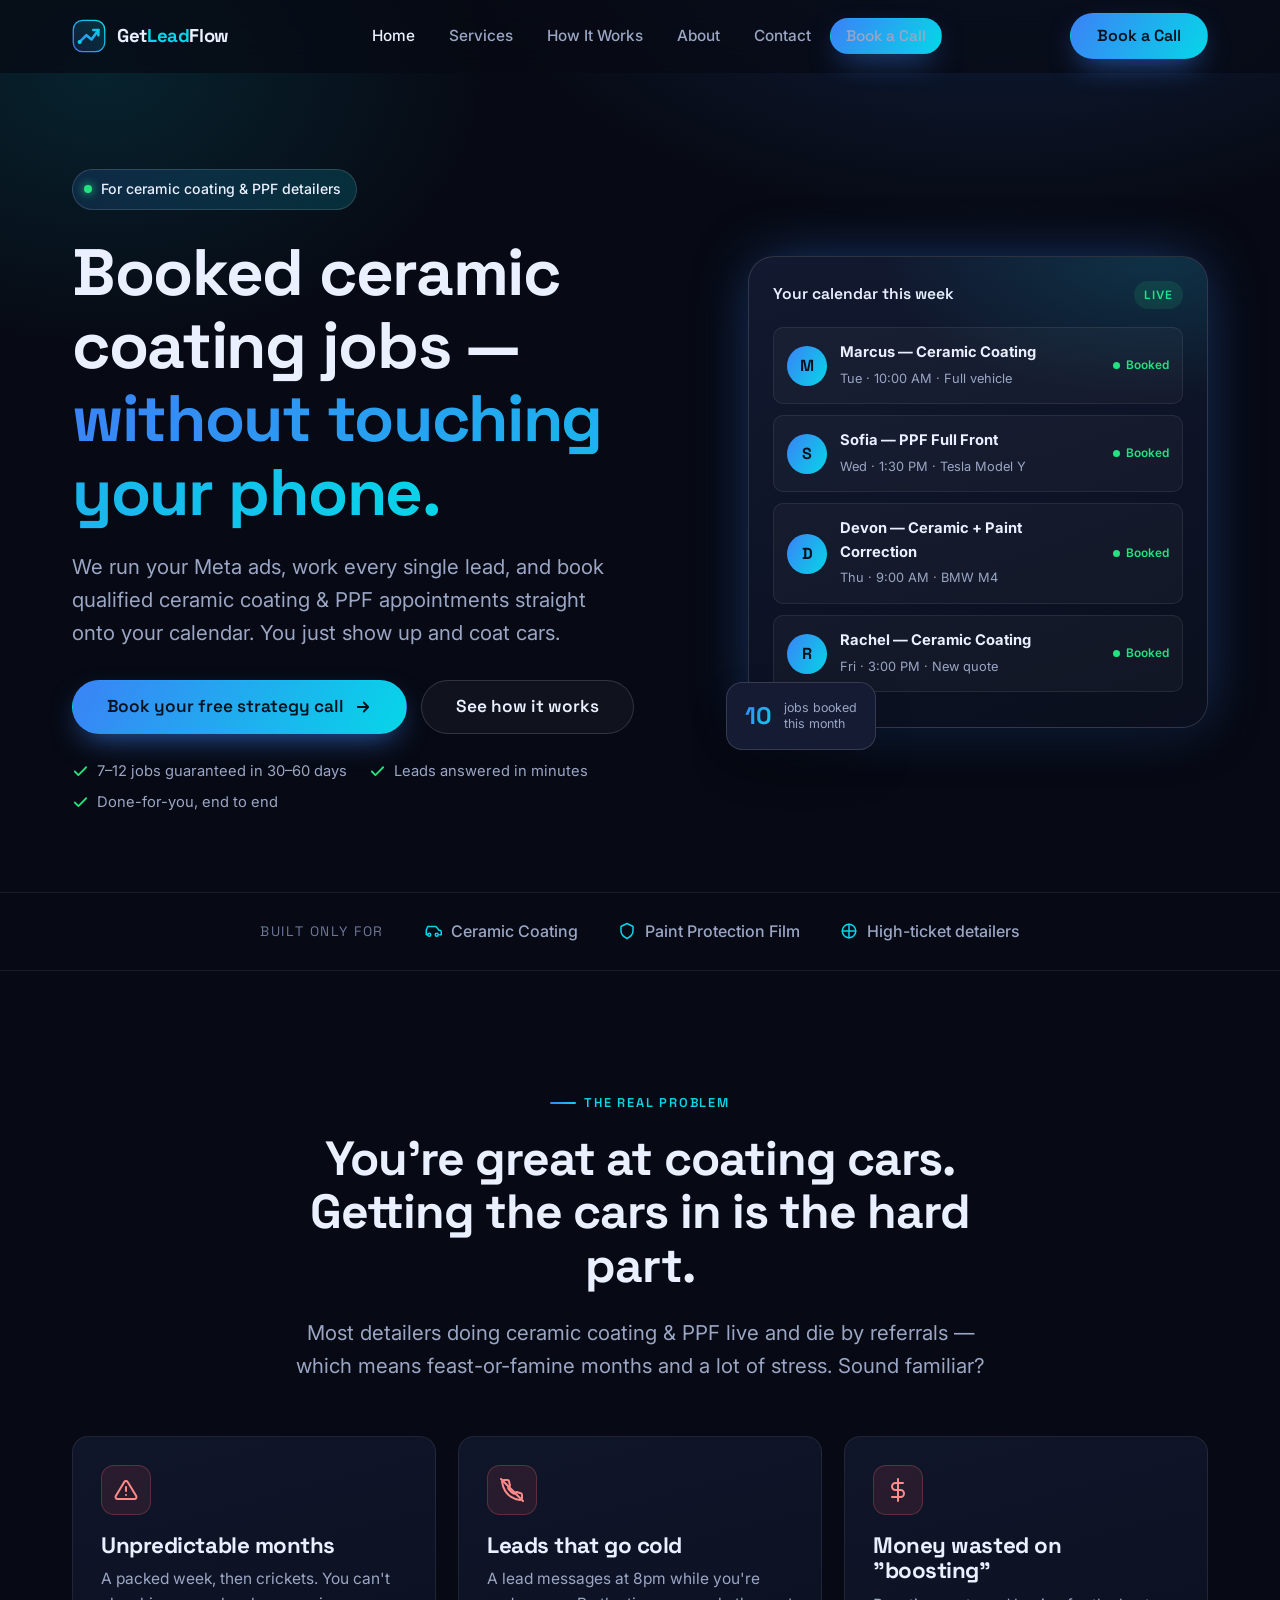
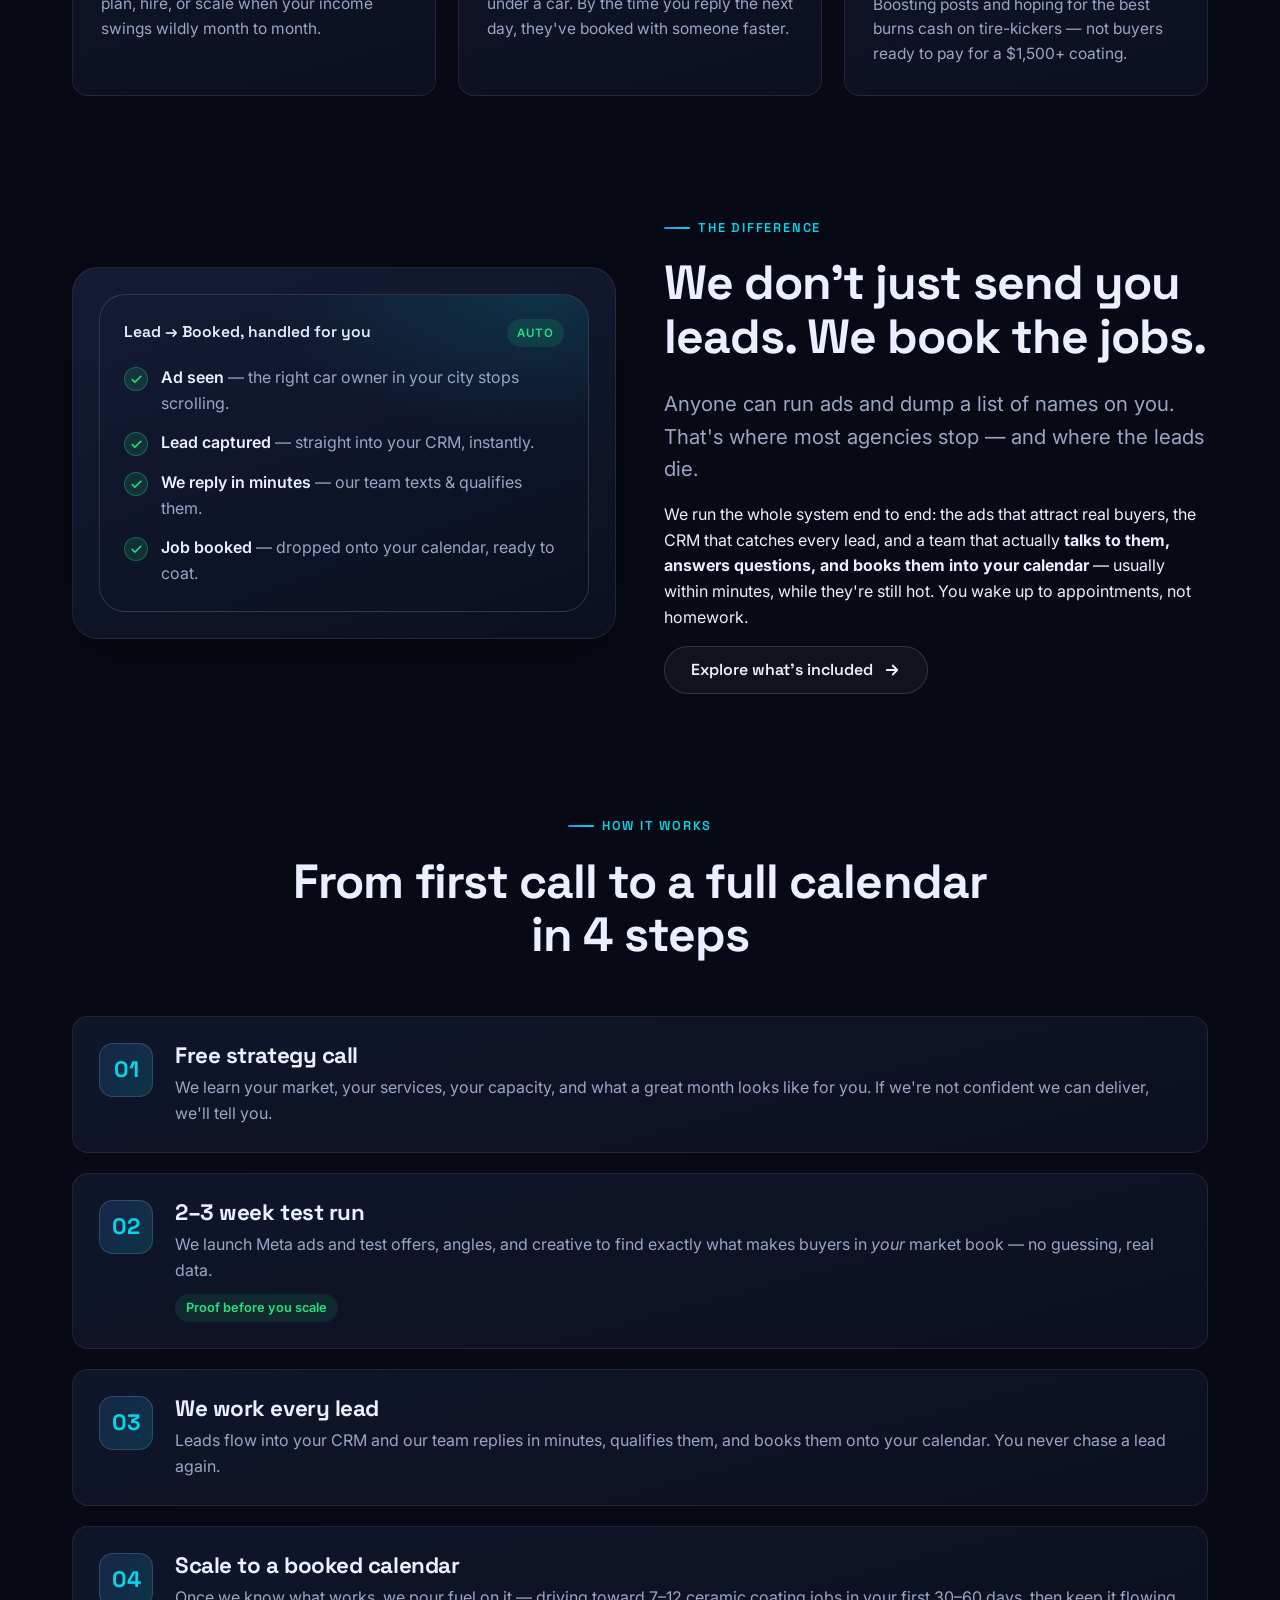
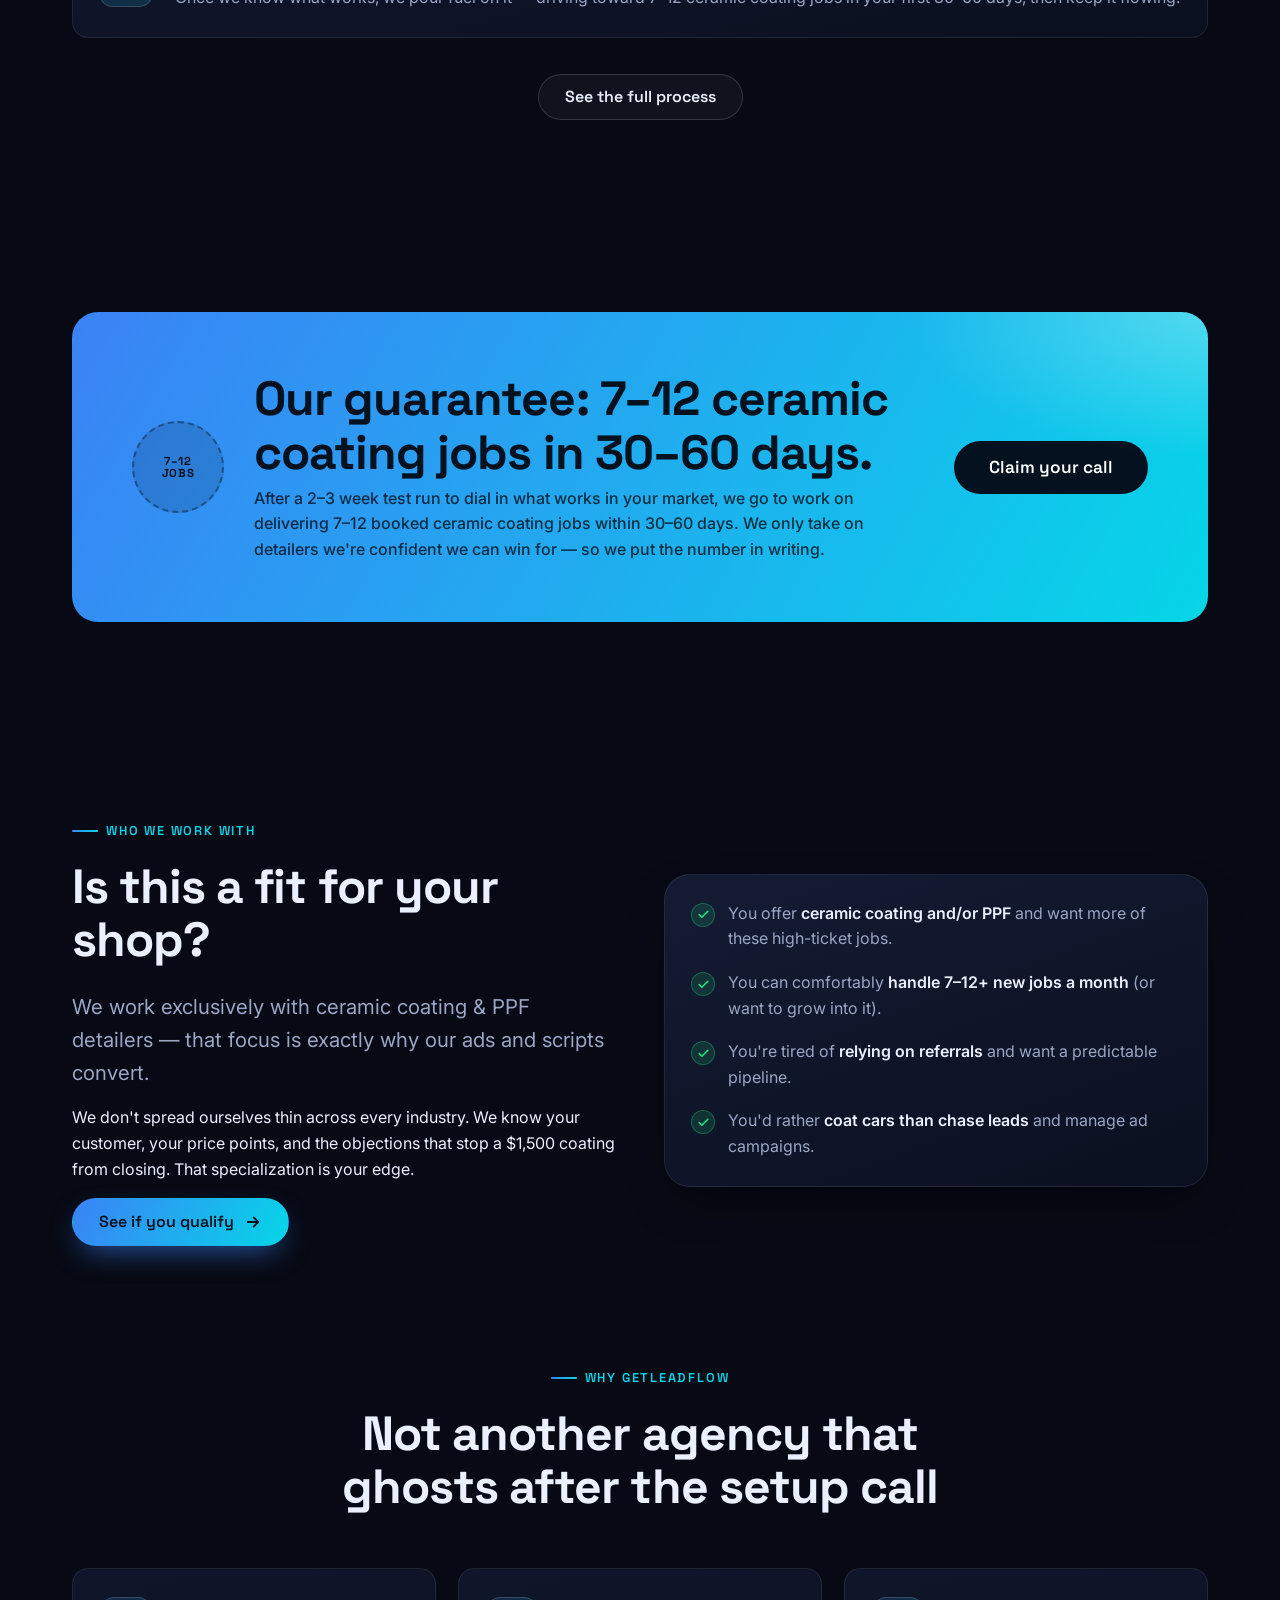
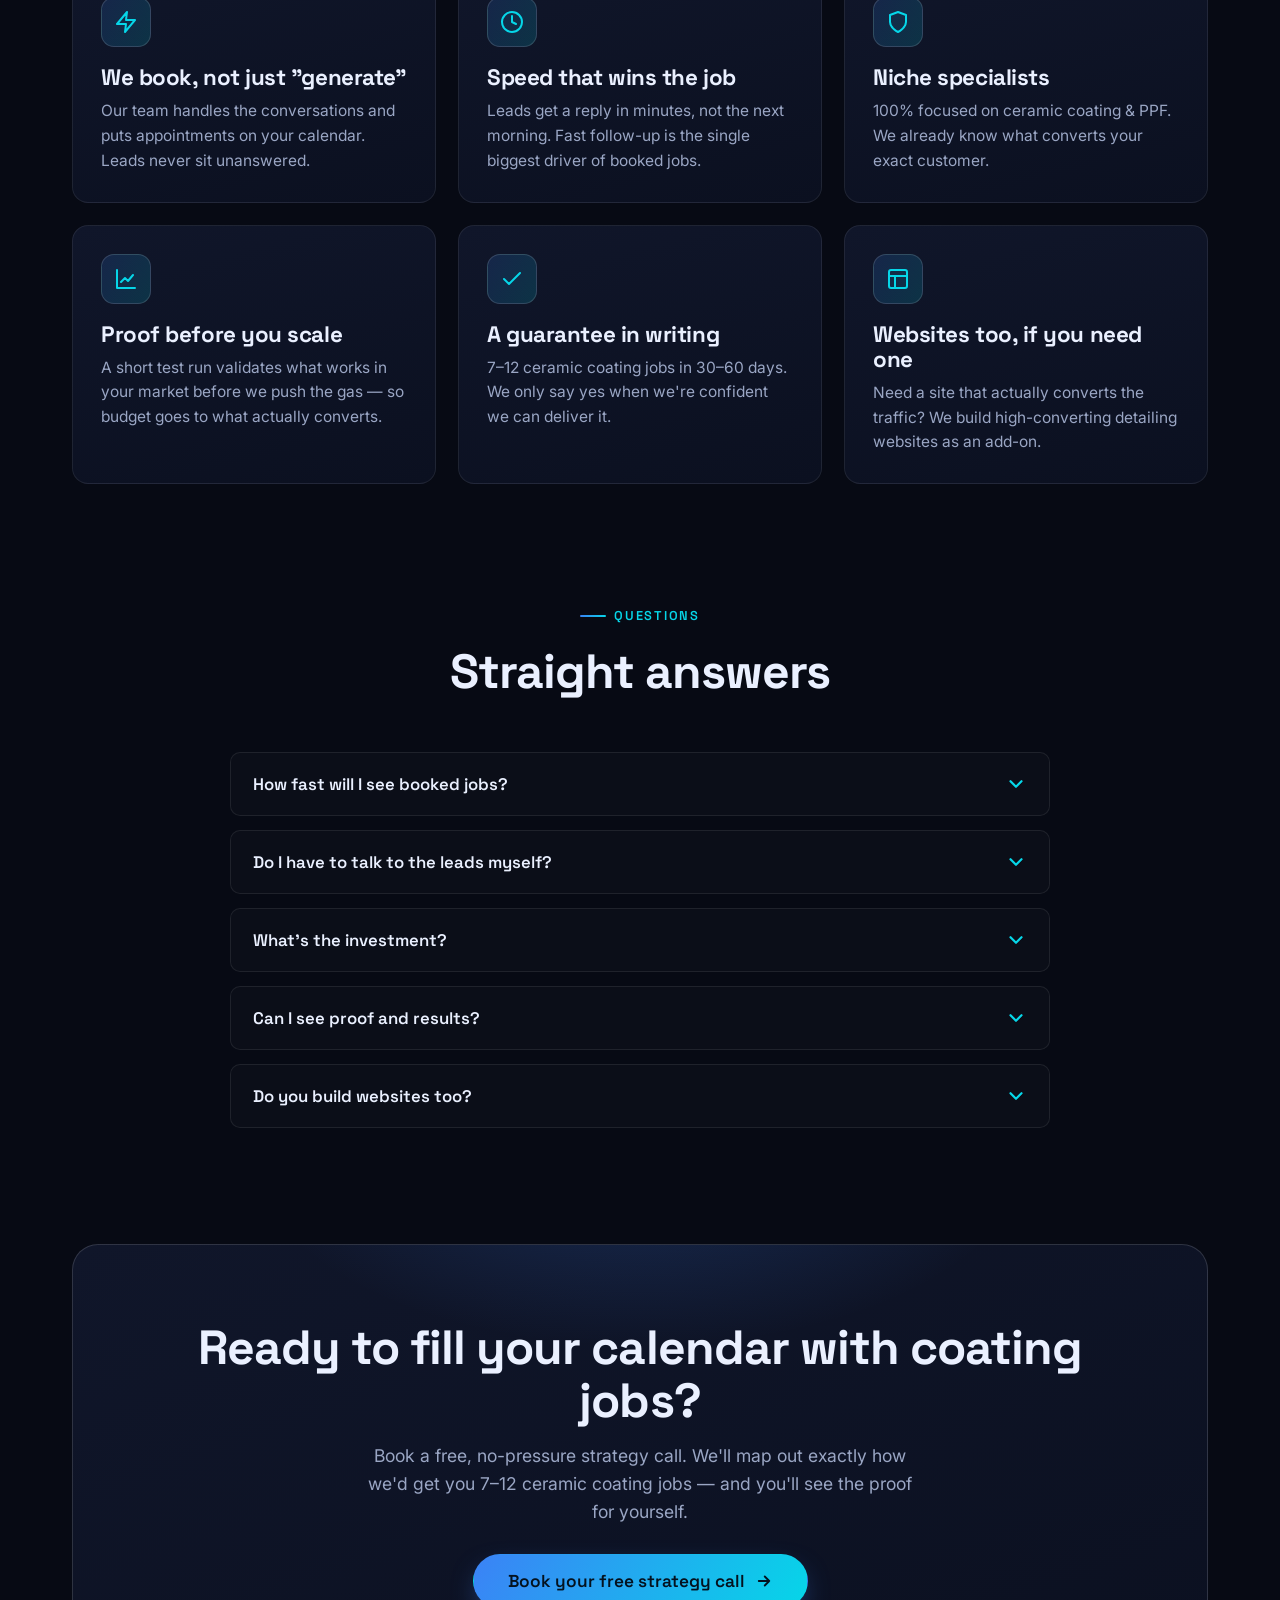
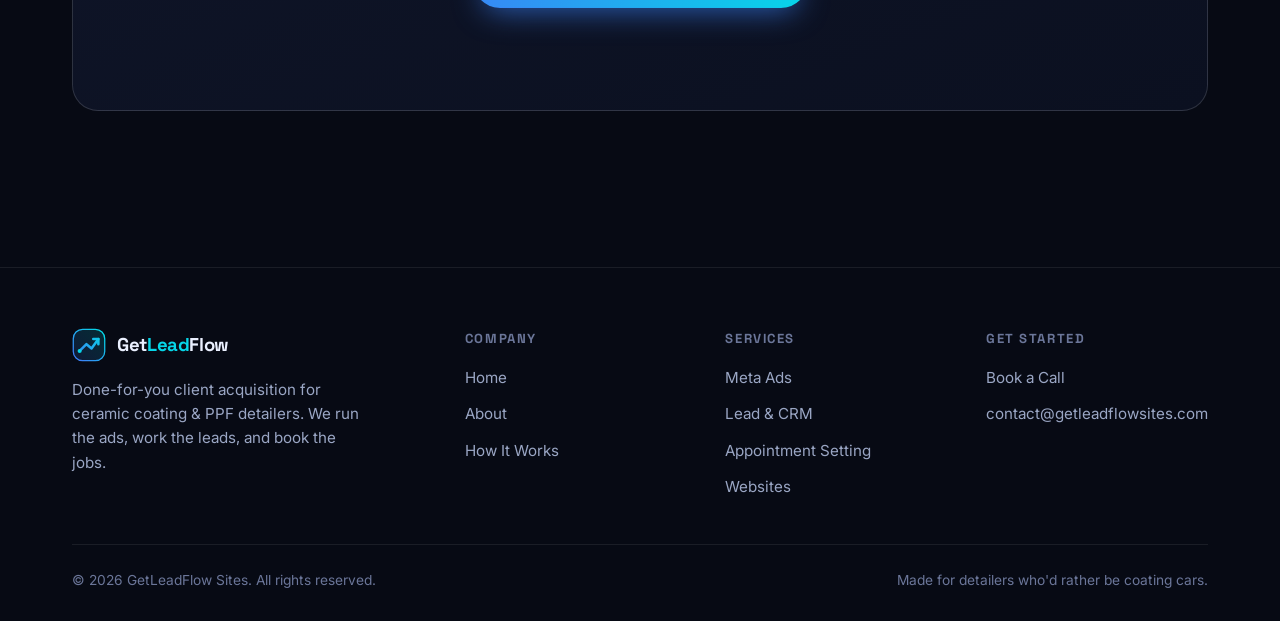
==== index.html @ 950580a5 "Add GetLeadFlow marketing site homepage, design system, and brand assets - Responsive dark, conversi" ====
<!DOCTYPE html>
<html lang="en">
<head>
  <meta charset="UTF-8" />
  <meta name="viewport" content="width=device-width, initial-scale=1.0" />
  <title>GetLeadFlow Sites | Booked Ceramic Coating &amp; PPF Jobs, Guaranteed</title>
  <meta name="description" content="GetLeadFlow runs Meta ads for ceramic coating & PPF detailers, works every lead, and books qualified jobs straight onto your calendar. 7–12 guaranteed jobs in 30–60 days." />
  <meta name="keywords" content="ceramic coating leads, PPF leads, Meta ads for car detailers, lead generation for detailers, get more ceramic coating clients, auto detailing marketing agency" />
  <link rel="canonical" href="https://getleadflowsites.com/" />

  <!-- Open Graph / Twitter -->
  <meta property="og:type" content="website" />
  <meta property="og:site_name" content="GetLeadFlow Sites" />
  <meta property="og:title" content="Booked Ceramic Coating & PPF Jobs, Guaranteed | GetLeadFlow" />
  <meta property="og:description" content="We run the ads, work every lead, and book ceramic coating & PPF jobs on your calendar. 7–12 guaranteed jobs in 30–60 days." />
  <meta property="og:url" content="https://getleadflowsites.com/" />
  <meta property="og:image" content="https://getleadflowsites.com/assets/og-image.svg" />
  <meta name="twitter:card" content="summary_large_image" />
  <meta name="twitter:title" content="Booked Ceramic Coating & PPF Jobs, Guaranteed | GetLeadFlow" />
  <meta name="twitter:description" content="We run the ads, work every lead, and book ceramic coating & PPF jobs on your calendar." />
  <meta name="twitter:image" content="https://getleadflowsites.com/assets/og-image.svg" />

  <link rel="icon" type="image/svg+xml" href="assets/favicon.svg" />
  <meta name="theme-color" content="#070a14" />

  <!-- Fonts -->
  <link rel="preconnect" href="https://fonts.googleapis.com" />
  <link rel="preconnect" href="https://fonts.gstatic.com" crossorigin />
  <link href="https://fonts.googleapis.com/css2?family=Inter:wght@400;500;600;700&family=Space+Grotesk:wght@500;600;700&display=swap" rel="stylesheet" />

  <link rel="stylesheet" href="css/styles.css" />

  <!-- Structured data -->
  <script type="application/ld+json">
  {
    "@context": "https://schema.org",
    "@type": "ProfessionalService",
    "name": "GetLeadFlow Sites",
    "description": "Lead generation and appointment-setting agency for ceramic coating and PPF car detailers. We run Meta ads, manage the CRM, work every lead, and book jobs on your calendar.",
    "url": "https://getleadflowsites.com/",
    "email": "contact@getleadflowsites.com",
    "areaServed": "US",
    "serviceType": ["Meta Ads Management", "Lead Generation", "Appointment Setting", "CRM Management", "Web Design"],
    "founder": { "@type": "Person", "name": "Gianluca" },
    "makesOffer": {
      "@type": "Offer",
      "description": "7–12 guaranteed ceramic coating jobs within 30–60 days for car detailers offering ceramic coating and PPF."
    }
  }
  </script>
</head>
<body>

  <!-- ========== HEADER ========== -->
  <header class="site-header">
    <div class="container nav">
      <a href="index.html" class="brand" aria-label="GetLeadFlow Sites home">
        <svg class="logo-mark" viewBox="0 0 40 40" fill="none" xmlns="http://www.w3.org/2000/svg" aria-hidden="true">
          <rect x="1.5" y="1.5" width="37" height="37" rx="11" fill="url(#glf)" opacity="0.16"/>
          <rect x="1.5" y="1.5" width="37" height="37" rx="11" stroke="url(#glf)" stroke-width="1.5"/>
          <path d="M9 27 L17 19 L23 24 L31 13" stroke="url(#glf)" stroke-width="3" stroke-linecap="round" stroke-linejoin="round"/>
          <path d="M31 13 L31 19 M31 13 L25 13" stroke="url(#glf)" stroke-width="3" stroke-linecap="round" stroke-linejoin="round"/>
          <circle cx="9" cy="27" r="2.4" fill="#06d6e8"/>
          <defs><linearGradient id="glf" x1="6" y1="34" x2="34" y2="6" gradientUnits="userSpaceOnUse"><stop stop-color="#3b82f6"/><stop offset="1" stop-color="#06d6e8"/></linearGradient></defs>
        </svg>
        <span>Get<b>Lead</b>Flow</span>
      </a>

      <ul class="nav-links">
        <li><a href="index.html" class="active">Home</a></li>
        <li><a href="services.html">Services</a></li>
        <li><a href="how-it-works.html">How It Works</a></li>
        <li><a href="about.html">About</a></li>
        <li><a href="contact.html">Contact</a></li>
        <li><a href="contact.html" class="btn btn--primary">Book a Call</a></li>
      </ul>

      <div class="nav-cta">
        <a href="contact.html" class="btn btn--primary">Book a Call</a>
      </div>

      <button class="nav-toggle" aria-label="Toggle menu" aria-expanded="false">
        <svg viewBox="0 0 24 24" fill="none" stroke="currentColor" stroke-width="2" stroke-linecap="round"><path d="M4 7h16M4 12h16M4 17h16"/></svg>
      </button>
    </div>
  </header>

  <main>
    <!-- ========== HERO ========== -->
    <section class="hero">
      <div class="container hero-grid">
        <div class="hero-copy">
          <span class="pill reveal"><span class="dot"></span> For ceramic coating &amp; PPF detailers</span>
          <h1 class="reveal" data-delay="1">Booked ceramic coating jobs — <span class="gradient-text">without touching your phone.</span></h1>
          <p class="lead reveal" data-delay="2">We run your Meta ads, work every single lead, and book qualified ceramic coating &amp; PPF appointments straight onto your calendar. You just show up and coat cars.</p>
          <div class="hero-cta reveal" data-delay="2">
            <a href="contact.html" class="btn btn--primary btn--lg">Book your free strategy call
              <svg viewBox="0 0 24 24" fill="none" stroke="currentColor" stroke-width="2.4" stroke-linecap="round" stroke-linejoin="round"><path d="M5 12h14M13 6l6 6-6 6"/></svg>
            </a>
            <a href="how-it-works.html" class="btn btn--ghost btn--lg">See how it works</a>
          </div>
          <div class="hero-trust reveal" data-delay="3">
            <span><svg viewBox="0 0 24 24" fill="none" stroke="currentColor" stroke-width="2.5" stroke-linecap="round" stroke-linejoin="round"><path d="M20 6 9 17l-5-5"/></svg> 7–12 jobs guaranteed in 30–60 days</span>
            <span><svg viewBox="0 0 24 24" fill="none" stroke="currentColor" stroke-width="2.5" stroke-linecap="round" stroke-linejoin="round"><path d="M20 6 9 17l-5-5"/></svg> Leads answered in minutes</span>
            <span><svg viewBox="0 0 24 24" fill="none" stroke="currentColor" stroke-width="2.5" stroke-linecap="round" stroke-linejoin="round"><path d="M20 6 9 17l-5-5"/></svg> Done-for-you, end to end</span>
          </div>
        </div>

        <div class="hero-visual reveal" data-delay="2">
          <div class="glass-card">
            <div class="card-head">
              <span class="title">Your calendar this week</span>
              <span class="badge">Live</span>
            </div>
            <div class="booking-row">
              <div class="avatar">M</div>
              <div class="meta"><strong>Marcus — Ceramic Coating</strong><small>Tue · 10:00 AM · Full vehicle</small></div>
              <span class="status"><span class="dot"></span>Booked</span>
            </div>
            <div class="booking-row">
              <div class="avatar">S</div>
              <div class="meta"><strong>Sofia — PPF Full Front</strong><small>Wed · 1:30 PM · Tesla Model Y</small></div>
              <span class="status"><span class="dot"></span>Booked</span>
            </div>
            <div class="booking-row">
              <div class="avatar">D</div>
              <div class="meta"><strong>Devon — Ceramic + Paint Correction</strong><small>Thu · 9:00 AM · BMW M4</small></div>
              <span class="status"><span class="dot"></span>Booked</span>
            </div>
            <div class="booking-row">
              <div class="avatar">R</div>
              <div class="meta"><strong>Rachel — Ceramic Coating</strong><small>Fri · 3:00 PM · New quote</small></div>
              <span class="status"><span class="dot"></span>Booked</span>
            </div>
          </div>
          <div class="floating-stat">
            <span class="num">10</span>
            <span class="lbl">jobs booked<br>this month</span>
          </div>
        </div>
      </div>
    </section>

    <!-- ========== TRUST STRIP ========== -->
    <div class="trust-strip">
      <div class="container">
        <p>Built only for</p>
        <span class="tag"><svg viewBox="0 0 24 24" fill="none" stroke="currentColor" stroke-width="2" stroke-linecap="round" stroke-linejoin="round"><path d="M5 17H3v-6l2-5h11l4 5h1a2 2 0 0 1 2 2v4h-2"/><circle cx="7" cy="17" r="2"/><circle cx="17" cy="17" r="2"/></svg> Ceramic Coating</span>
        <span class="tag"><svg viewBox="0 0 24 24" fill="none" stroke="currentColor" stroke-width="2" stroke-linecap="round" stroke-linejoin="round"><path d="M12 2 4 6v6c0 5 3.4 7.7 8 10 4.6-2.3 8-5 8-10V6z"/></svg> Paint Protection Film</span>
        <span class="tag"><svg viewBox="0 0 24 24" fill="none" stroke="currentColor" stroke-width="2" stroke-linecap="round" stroke-linejoin="round"><path d="M12 3v18M3 12h18"/><circle cx="12" cy="12" r="9"/></svg> High-ticket detailers</span>
      </div>
    </div>

    <!-- ========== PROBLEM ========== -->
    <section class="section">
      <div class="container">
        <div class="section-head center reveal">
          <span class="eyebrow">The real problem</span>
          <h2>You're great at coating cars. Getting the cars in is the hard part.</h2>
          <p class="lead">Most detailers doing ceramic coating &amp; PPF live and die by referrals — which means feast-or-famine months and a lot of stress. Sound familiar?</p>
        </div>
        <div class="grid grid-3">
          <div class="card card--pain reveal">
            <div class="icon"><svg viewBox="0 0 24 24" fill="none" stroke="currentColor" stroke-width="2" stroke-linecap="round" stroke-linejoin="round"><path d="M12 9v4m0 4h.01M10.3 3.9 1.8 18a2 2 0 0 0 1.7 3h17a2 2 0 0 0 1.7-3L13.7 3.9a2 2 0 0 0-3.4 0z"/></svg></div>
            <h3>Unpredictable months</h3>
            <p>A packed week, then crickets. You can't plan, hire, or scale when your income swings wildly month to month.</p>
          </div>
          <div class="card card--pain reveal" data-delay="1">
            <div class="icon"><svg viewBox="0 0 24 24" fill="none" stroke="currentColor" stroke-width="2" stroke-linecap="round" stroke-linejoin="round"><path d="M22 16.92v3a2 2 0 0 1-2.18 2 19.79 19.79 0 0 1-8.63-3.07 19.5 19.5 0 0 1-6-6 19.79 19.79 0 0 1-3.07-8.67A2 2 0 0 1 4.11 2h3a2 2 0 0 1 2 1.72c.13.96.36 1.9.7 2.81a2 2 0 0 1-.45 2.11L8.09 9.91a16 16 0 0 0 6 6l1.27-1.27a2 2 0 0 1 2.11-.45c.9.34 1.85.57 2.81.7A2 2 0 0 1 22 16.92z"/><line x1="1" y1="1" x2="23" y2="23"/></svg></div>
            <h3>Leads that go cold</h3>
            <p>A lead messages at 8pm while you're under a car. By the time you reply the next day, they've booked with someone faster.</p>
          </div>
          <div class="card card--pain reveal" data-delay="2">
            <div class="icon"><svg viewBox="0 0 24 24" fill="none" stroke="currentColor" stroke-width="2" stroke-linecap="round" stroke-linejoin="round"><path d="M12 1v22M17 5H9.5a3.5 3.5 0 0 0 0 7h5a3.5 3.5 0 0 1 0 7H6"/></svg></div>
            <h3>Money wasted on "boosting"</h3>
            <p>Boosting posts and hoping for the best burns cash on tire-kickers — not buyers ready to pay for a $1,500+ coating.</p>
          </div>
        </div>
      </div>
    </section>

    <!-- ========== SOLUTION ========== -->
    <section class="section" style="padding-top:0">
      <div class="container">
        <div class="split">
          <div class="split-media reveal">
            <div class="glass-card" style="box-shadow:none">
              <div class="card-head"><span class="title">Lead → Booked, handled for you</span><span class="badge">Auto</span></div>
              <ul class="check-list">
                <li><span class="tick"><svg viewBox="0 0 24 24" fill="none" stroke="currentColor" stroke-width="3" stroke-linecap="round" stroke-linejoin="round"><path d="M20 6 9 17l-5-5"/></svg></span><span><strong>Ad seen</strong> — the right car owner in your city stops scrolling.</span></li>
                <li><span class="tick"><svg viewBox="0 0 24 24" fill="none" stroke="currentColor" stroke-width="3" stroke-linecap="round" stroke-linejoin="round"><path d="M20 6 9 17l-5-5"/></svg></span><span><strong>Lead captured</strong> — straight into your CRM, instantly.</span></li>
                <li><span class="tick"><svg viewBox="0 0 24 24" fill="none" stroke="currentColor" stroke-width="3" stroke-linecap="round" stroke-linejoin="round"><path d="M20 6 9 17l-5-5"/></svg></span><span><strong>We reply in minutes</strong> — our team texts &amp; qualifies them.</span></li>
                <li><span class="tick"><svg viewBox="0 0 24 24" fill="none" stroke="currentColor" stroke-width="3" stroke-linecap="round" stroke-linejoin="round"><path d="M20 6 9 17l-5-5"/></svg></span><span><strong>Job booked</strong> — dropped onto your calendar, ready to coat.</span></li>
              </ul>
            </div>
          </div>
          <div class="reveal" data-delay="1">
            <span class="eyebrow">The difference</span>
            <h2>We don't just send you leads. We book the jobs.</h2>
            <p class="lead">Anyone can run ads and dump a list of names on you. That's where most agencies stop — and where the leads die.</p>
            <p>We run the whole system end to end: the ads that attract real buyers, the CRM that catches every lead, and a team that actually <strong>talks to them, answers questions, and books them into your calendar</strong> — usually within minutes, while they're still hot. You wake up to appointments, not homework.</p>
            <a href="services.html" class="btn btn--ghost">Explore what's included
              <svg viewBox="0 0 24 24" fill="none" stroke="currentColor" stroke-width="2.4" stroke-linecap="round" stroke-linejoin="round"><path d="M5 12h14M13 6l6 6-6 6"/></svg>
            </a>
          </div>
        </div>
      </div>
    </section>

    <!-- ========== HOW IT WORKS (short) ========== -->
    <section class="section" style="padding-top:0">
      <div class="container">
        <div class="section-head center reveal">
          <span class="eyebrow">How it works</span>
          <h2>From first call to a full calendar in 4 steps</h2>
        </div>
        <div class="steps">
          <div class="step reveal">
            <div class="num"></div>
            <div>
              <h3>Free strategy call</h3>
              <p>We learn your market, your services, your capacity, and what a great month looks like for you. If we're not confident we can deliver, we'll tell you.</p>
            </div>
          </div>
          <div class="step reveal" data-delay="1">
            <div class="num"></div>
            <div>
              <h3>2–3 week test run</h3>
              <p>We launch Meta ads and test offers, angles, and creative to find exactly what makes buyers in <em>your</em> market book — no guessing, real data.</p>
              <span class="tag-inline">Proof before you scale</span>
            </div>
          </div>
          <div class="step reveal" data-delay="2">
            <div class="num"></div>
            <div>
              <h3>We work every lead</h3>
              <p>Leads flow into your CRM and our team replies in minutes, qualifies them, and books them onto your calendar. You never chase a lead again.</p>
            </div>
          </div>
          <div class="step reveal" data-delay="3">
            <div class="num"></div>
            <div>
              <h3>Scale to a booked calendar</h3>
              <p>Once we know what works, we pour fuel on it — driving toward 7–12 ceramic coating jobs in your first 30–60 days, then keep it flowing.</p>
            </div>
          </div>
        </div>
        <div style="text-align:center;margin-top:36px" class="reveal">
          <a href="how-it-works.html" class="btn btn--ghost">See the full process</a>
        </div>
      </div>
    </section>

    <!-- ========== GUARANTEE ========== -->
    <section class="section--tight">
      <div class="container">
        <div class="guarantee reveal">
          <div class="seal">7–12<br>Jobs</div>
          <div>
            <h2>Our guarantee: 7–12 ceramic coating jobs in 30–60 days.</h2>
            <p>After a 2–3 week test run to dial in what works in your market, we go to work on delivering 7–12 booked ceramic coating jobs within 30–60 days. We only take on detailers we're confident we can win for — so we put the number in writing.</p>
          </div>
          <a href="contact.html" class="btn btn--primary btn--lg">Claim your call</a>
        </div>
      </div>
    </section>

    <!-- ========== WHO IT'S FOR ========== -->
    <section class="section">
      <div class="container">
        <div class="split reverse">
          <div class="split-media reveal">
            <ul class="check-list" style="gap:18px">
              <li><span class="tick"><svg viewBox="0 0 24 24" fill="none" stroke="currentColor" stroke-width="3" stroke-linecap="round" stroke-linejoin="round"><path d="M20 6 9 17l-5-5"/></svg></span><span>You offer <strong>ceramic coating and/or PPF</strong> and want more of these high-ticket jobs.</span></li>
              <li><span class="tick"><svg viewBox="0 0 24 24" fill="none" stroke="currentColor" stroke-width="3" stroke-linecap="round" stroke-linejoin="round"><path d="M20 6 9 17l-5-5"/></svg></span><span>You can comfortably <strong>handle 7–12+ new jobs a month</strong> (or want to grow into it).</span></li>
              <li><span class="tick"><svg viewBox="0 0 24 24" fill="none" stroke="currentColor" stroke-width="3" stroke-linecap="round" stroke-linejoin="round"><path d="M20 6 9 17l-5-5"/></svg></span><span>You're tired of <strong>relying on referrals</strong> and want a predictable pipeline.</span></li>
              <li><span class="tick"><svg viewBox="0 0 24 24" fill="none" stroke="currentColor" stroke-width="3" stroke-linecap="round" stroke-linejoin="round"><path d="M20 6 9 17l-5-5"/></svg></span><span>You'd rather <strong>coat cars than chase leads</strong> and manage ad campaigns.</span></li>
            </ul>
          </div>
          <div class="reveal" data-delay="1">
            <span class="eyebrow">Who we work with</span>
            <h2>Is this a fit for your shop?</h2>
            <p class="lead">We work exclusively with ceramic coating &amp; PPF detailers — that focus is exactly why our ads and scripts convert.</p>
            <p>We don't spread ourselves thin across every industry. We know your customer, your price points, and the objections that stop a $1,500 coating from closing. That specialization is your edge.</p>
            <a href="contact.html" class="btn btn--primary">See if you qualify
              <svg viewBox="0 0 24 24" fill="none" stroke="currentColor" stroke-width="2.4" stroke-linecap="round" stroke-linejoin="round"><path d="M5 12h14M13 6l6 6-6 6"/></svg>
            </a>
          </div>
        </div>
      </div>
    </section>

    <!-- ========== WHY US ========== -->
    <section class="section" style="padding-top:0">
      <div class="container">
        <div class="section-head center reveal">
          <span class="eyebrow">Why GetLeadFlow</span>
          <h2>Not another agency that ghosts after the setup call</h2>
        </div>
        <div class="grid grid-3">
          <div class="card reveal">
            <div class="icon"><svg viewBox="0 0 24 24" fill="none" stroke="currentColor" stroke-width="2" stroke-linecap="round" stroke-linejoin="round"><path d="M13 2 3 14h9l-1 8 10-12h-9l1-8z"/></svg></div>
            <h3>We book, not just "generate"</h3>
            <p>Our team handles the conversations and puts appointments on your calendar. Leads never sit unanswered.</p>
          </div>
          <div class="card reveal" data-delay="1">
            <div class="icon"><svg viewBox="0 0 24 24" fill="none" stroke="currentColor" stroke-width="2" stroke-linecap="round" stroke-linejoin="round"><circle cx="12" cy="12" r="10"/><path d="M12 6v6l4 2"/></svg></div>
            <h3>Speed that wins the job</h3>
            <p>Leads get a reply in minutes, not the next morning. Fast follow-up is the single biggest driver of booked jobs.</p>
          </div>
          <div class="card reveal" data-delay="2">
            <div class="icon"><svg viewBox="0 0 24 24" fill="none" stroke="currentColor" stroke-width="2" stroke-linecap="round" stroke-linejoin="round"><path d="M12 22s8-4 8-10V5l-8-3-8 3v7c0 6 8 10 8 10z"/></svg></div>
            <h3>Niche specialists</h3>
            <p>100% focused on ceramic coating &amp; PPF. We already know what converts your exact customer.</p>
          </div>
          <div class="card reveal">
            <div class="icon"><svg viewBox="0 0 24 24" fill="none" stroke="currentColor" stroke-width="2" stroke-linecap="round" stroke-linejoin="round"><path d="M3 3v18h18"/><path d="M7 15l4-4 3 3 5-6"/></svg></div>
            <h3>Proof before you scale</h3>
            <p>A short test run validates what works in your market before we push the gas — so budget goes to what actually converts.</p>
          </div>
          <div class="card reveal" data-delay="1">
            <div class="icon"><svg viewBox="0 0 24 24" fill="none" stroke="currentColor" stroke-width="2" stroke-linecap="round" stroke-linejoin="round"><path d="M20 6 9 17l-5-5"/></svg></div>
            <h3>A guarantee in writing</h3>
            <p>7–12 ceramic coating jobs in 30–60 days. We only say yes when we're confident we can deliver it.</p>
          </div>
          <div class="card reveal" data-delay="2">
            <div class="icon"><svg viewBox="0 0 24 24" fill="none" stroke="currentColor" stroke-width="2" stroke-linecap="round" stroke-linejoin="round"><rect x="3" y="3" width="18" height="18" rx="2"/><path d="M3 9h18M9 21V9"/></svg></div>
            <h3>Websites too, if you need one</h3>
            <p>Need a site that actually converts the traffic? We build high-converting detailing websites as an add-on.</p>
          </div>
        </div>
      </div>
    </section>

    <!-- ========== FAQ ========== -->
    <section class="section" style="padding-top:0">
      <div class="container">
        <div class="section-head center reveal">
          <span class="eyebrow">Questions</span>
          <h2>Straight answers</h2>
        </div>
        <div class="faq">
          <div class="faq-item reveal">
            <button class="faq-q" aria-expanded="false">How fast will I see booked jobs?<svg class="chev" viewBox="0 0 24 24" fill="none" stroke="currentColor" stroke-width="2.4" stroke-linecap="round" stroke-linejoin="round"><path d="M6 9l6 6 6-6"/></svg></button>
            <div class="faq-a"><p>We start with a 2–3 week test run to find what converts in your market, then work toward 7–12 booked ceramic coating jobs within 30–60 days. Many leads start coming in during the test phase itself.</p></div>
          </div>
          <div class="faq-item reveal">
            <button class="faq-q" aria-expanded="false">Do I have to talk to the leads myself?<svg class="chev" viewBox="0 0 24 24" fill="none" stroke="currentColor" stroke-width="2.4" stroke-linecap="round" stroke-linejoin="round"><path d="M6 9l6 6 6-6"/></svg></button>
            <div class="faq-a"><p>No. That's the whole point. Our team handles the conversations, answers questions, qualifies each lead, and books them straight onto your calendar. You show up to a booked appointment.</p></div>
          </div>
          <div class="faq-item reveal">
            <button class="faq-q" aria-expanded="false">What's the investment?<svg class="chev" viewBox="0 0 24 24" fill="none" stroke="currentColor" stroke-width="2.4" stroke-linecap="round" stroke-linejoin="round"><path d="M6 9l6 6 6-6"/></svg></button>
            <div class="faq-a"><p>It depends on your market and goals — there's your ad spend plus our management fee. We'll walk you through exact numbers on your strategy call so you know precisely what to expect before committing.</p></div>
          </div>
          <div class="faq-item reveal">
            <button class="faq-q" aria-expanded="false">Can I see proof and results?<svg class="chev" viewBox="0 0 24 24" fill="none" stroke="currentColor" stroke-width="2.4" stroke-linecap="round" stroke-linejoin="round"><path d="M6 9l6 6 6-6"/></svg></button>
            <div class="faq-a"><p>Absolutely — we'll show you exactly what we're doing and the results we're driving on a live call. Book a strategy call and we'll walk you through everything in detail.</p></div>
          </div>
          <div class="faq-item reveal">
            <button class="faq-q" aria-expanded="false">Do you build websites too?<svg class="chev" viewBox="0 0 24 24" fill="none" stroke="currentColor" stroke-width="2.4" stroke-linecap="round" stroke-linejoin="round"><path d="M6 9l6 6 6-6"/></svg></button>
            <div class="faq-a"><p>Yes. If you need a fast, high-converting website to turn your traffic into booked jobs, we build them as an add-on. Just mention it on your call.</p></div>
          </div>
        </div>
      </div>
    </section>

    <!-- ========== CTA BAND ========== -->
    <section class="section" style="padding-top:0">
      <div class="container">
        <div class="cta-band reveal">
          <h2>Ready to fill your calendar with coating jobs?</h2>
          <p>Book a free, no-pressure strategy call. We'll map out exactly how we'd get you 7–12 ceramic coating jobs — and you'll see the proof for yourself.</p>
          <div class="hero-cta">
            <a href="contact.html" class="btn btn--primary btn--lg">Book your free strategy call
              <svg viewBox="0 0 24 24" fill="none" stroke="currentColor" stroke-width="2.4" stroke-linecap="round" stroke-linejoin="round"><path d="M5 12h14M13 6l6 6-6 6"/></svg>
            </a>
          </div>
        </div>
      </div>
    </section>
  </main>

  <!-- ========== FOOTER ========== -->
  <footer class="site-footer">
    <div class="container">
      <div class="footer-grid">
        <div class="footer-brand">
          <a href="index.html" class="brand">
            <svg class="logo-mark" viewBox="0 0 40 40" fill="none" xmlns="http://www.w3.org/2000/svg" aria-hidden="true">
              <rect x="1.5" y="1.5" width="37" height="37" rx="11" fill="url(#glf2)" opacity="0.16"/>
              <rect x="1.5" y="1.5" width="37" height="37" rx="11" stroke="url(#glf2)" stroke-width="1.5"/>
              <path d="M9 27 L17 19 L23 24 L31 13" stroke="url(#glf2)" stroke-width="3" stroke-linecap="round" stroke-linejoin="round"/>
              <path d="M31 13 L31 19 M31 13 L25 13" stroke="url(#glf2)" stroke-width="3" stroke-linecap="round" stroke-linejoin="round"/>
              <circle cx="9" cy="27" r="2.4" fill="#06d6e8"/>
              <defs><linearGradient id="glf2" x1="6" y1="34" x2="34" y2="6" gradientUnits="userSpaceOnUse"><stop stop-color="#3b82f6"/><stop offset="1" stop-color="#06d6e8"/></linearGradient></defs>
            </svg>
            <span>Get<b>Lead</b>Flow</span>
          </a>
          <p>Done-for-you client acquisition for ceramic coating &amp; PPF detailers. We run the ads, work the leads, and book the jobs.</p>
        </div>
        <div class="footer-col">
          <h5>Company</h5>
          <ul>
            <li><a href="index.html">Home</a></li>
            <li><a href="about.html">About</a></li>
            <li><a href="how-it-works.html">How It Works</a></li>
          </ul>
        </div>
        <div class="footer-col">
          <h5>Services</h5>
          <ul>
            <li><a href="services.html">Meta Ads</a></li>
            <li><a href="services.html">Lead &amp; CRM</a></li>
            <li><a href="services.html">Appointment Setting</a></li>
            <li><a href="services.html">Websites</a></li>
          </ul>
        </div>
        <div class="footer-col">
          <h5>Get started</h5>
          <ul>
            <li><a href="contact.html">Book a Call</a></li>
            <li><a href="mailto:contact@getleadflowsites.com">contact@getleadflowsites.com</a></li>
          </ul>
        </div>
      </div>
      <div class="footer-bottom">
        <span>© <span id="year">2026</span> GetLeadFlow Sites. All rights reserved.</span>
        <span>Made for detailers who'd rather be coating cars.</span>
      </div>
    </div>
  </footer>

  <script src="js/main.js"></script>
</body>
</html>
---- css/styles.css ----
/* ============================================================
   GetLeadFlow Sites — Global Stylesheet
   Dark, premium, conversion-focused design system
   ============================================================ */

/* ---------- Design tokens ---------- */
:root {
  /* Palette */
  --bg:          #070a14;
  --bg-2:        #0b1020;
  --surface:     #10162a;
  --surface-2:   #141b33;
  --border:      rgba(255, 255, 255, 0.08);
  --border-2:    rgba(255, 255, 255, 0.14);

  --text:        #eaf0ff;
  --muted:       #9aa6c4;
  --muted-2:     #6b7699;

  --brand:       #3b82f6;   /* electric blue */
  --brand-2:     #06d6e8;   /* cyan */
  --brand-ink:   #0a1220;
  --accent:      #22e37f;   /* growth green (used sparingly) */

  --grad:        linear-gradient(120deg, #3b82f6 0%, #06d6e8 100%);
  --grad-soft:   linear-gradient(120deg, rgba(59,130,246,0.16), rgba(6,214,232,0.16));

  /* Typography */
  --font-head: "Space Grotesk", "Segoe UI", system-ui, -apple-system, sans-serif;
  --font-body: "Inter", "Segoe UI", system-ui, -apple-system, sans-serif;

  /* Layout */
  --maxw: 1180px;
  --radius: 16px;
  --radius-sm: 10px;
  --radius-lg: 26px;

  /* Shadows */
  --shadow: 0 20px 50px -20px rgba(0, 0, 0, 0.7);
  --glow: 0 0 60px -12px rgba(59, 130, 246, 0.55);

  --ease: cubic-bezier(0.16, 1, 0.3, 1);
}

/* ---------- Reset / base ---------- */
*, *::before, *::after { box-sizing: border-box; }

html { scroll-behavior: smooth; -webkit-text-size-adjust: 100%; }

body {
  margin: 0;
  font-family: var(--font-body);
  background: var(--bg);
  color: var(--text);
  line-height: 1.6;
  -webkit-font-smoothing: antialiased;
  overflow-x: hidden;
}

/* Ambient background glows */
body::before {
  content: "";
  position: fixed;
  inset: 0;
  z-index: -1;
  background:
    radial-gradient(900px 500px at 78% -8%, rgba(59, 130, 246, 0.18), transparent 60%),
    radial-gradient(700px 500px at 8% 8%, rgba(6, 214, 232, 0.12), transparent 55%),
    var(--bg);
}

img { max-width: 100%; display: block; }

a { color: inherit; text-decoration: none; }

h1, h2, h3, h4 {
  font-family: var(--font-head);
  line-height: 1.12;
  letter-spacing: -0.02em;
  margin: 0 0 0.5em;
  font-weight: 700;
}

p { margin: 0 0 1rem; }

::selection { background: rgba(59, 130, 246, 0.35); color: #fff; }

/* ---------- Layout helpers ---------- */
.container {
  width: 100%;
  max-width: var(--maxw);
  margin-inline: auto;
  padding-inline: 22px;
}

.section { padding: clamp(64px, 9vw, 130px) 0; }
.section--tight { padding: clamp(48px, 6vw, 84px) 0; }

.eyebrow {
  display: inline-flex;
  align-items: center;
  gap: 8px;
  font-family: var(--font-head);
  font-size: 0.8rem;
  font-weight: 600;
  letter-spacing: 0.14em;
  text-transform: uppercase;
  color: var(--brand-2);
  margin-bottom: 18px;
}
.eyebrow::before {
  content: "";
  width: 26px; height: 2px;
  background: var(--grad);
  border-radius: 2px;
}

.section-head { max-width: 720px; margin-bottom: 54px; }
.section-head.center { margin-inline: auto; text-align: center; }
.section-head.center .eyebrow { justify-content: center; }

h1 { font-size: clamp(2.4rem, 6vw, 4.1rem); }
h2 { font-size: clamp(1.9rem, 4vw, 3rem); }
h3 { font-size: clamp(1.15rem, 2vw, 1.4rem); }

.lead { font-size: clamp(1.05rem, 1.6vw, 1.28rem); color: var(--muted); }

.gradient-text {
  background: var(--grad);
  -webkit-background-clip: text;
  background-clip: text;
  color: transparent;
}

.muted { color: var(--muted); }

/* ---------- Buttons ---------- */
.btn {
  --_bg: var(--grad);
  display: inline-flex;
  align-items: center;
  justify-content: center;
  gap: 10px;
  font-family: var(--font-head);
  font-weight: 600;
  font-size: 1rem;
  padding: 14px 26px;
  border-radius: 999px;
  border: 1px solid transparent;
  cursor: pointer;
  transition: transform 0.25s var(--ease), box-shadow 0.25s var(--ease), background 0.25s;
  white-space: nowrap;
  line-height: 1;
}
.btn svg { width: 18px; height: 18px; }

.btn--primary {
  background: var(--grad);
  color: #04121f;
  box-shadow: 0 12px 30px -10px rgba(59, 130, 246, 0.7);
}
.btn--primary:hover { transform: translateY(-2px); box-shadow: 0 18px 40px -10px rgba(59, 130, 246, 0.85); }

.btn--ghost {
  background: rgba(255, 255, 255, 0.04);
  color: var(--text);
  border-color: var(--border-2);
}
.btn--ghost:hover { background: rgba(255, 255, 255, 0.09); transform: translateY(-2px); }

.btn--lg { padding: 17px 34px; font-size: 1.08rem; }
.btn--block { width: 100%; }

/* ---------- Header / Nav ---------- */
.site-header {
  position: sticky;
  top: 0;
  z-index: 100;
  backdrop-filter: blur(14px);
  background: rgba(7, 10, 20, 0.72);
  border-bottom: 1px solid transparent;
  transition: border-color 0.3s, background 0.3s;
}
.site-header.scrolled {
  border-bottom-color: var(--border);
  background: rgba(7, 10, 20, 0.9);
}
.nav {
  display: flex;
  align-items: center;
  justify-content: space-between;
  height: 72px;
  gap: 20px;
}
.brand { display: flex; align-items: center; gap: 11px; font-family: var(--font-head); font-weight: 700; font-size: 1.16rem; letter-spacing: -0.02em; }
.brand .logo-mark { width: 34px; height: 34px; flex: none; }
.brand span b { color: var(--brand-2); font-weight: 700; }

.nav-links {
  display: flex;
  align-items: center;
  gap: 4px;
  list-style: none;
  margin: 0; padding: 0;
}
.nav-links a {
  display: block;
  padding: 9px 15px;
  border-radius: 999px;
  color: var(--muted);
  font-weight: 500;
  font-size: 0.96rem;
  transition: color 0.2s, background 0.2s;
}
.nav-links a:hover { color: var(--text); background: rgba(255,255,255,0.05); }
.nav-links a.active { color: var(--text); }

.nav-cta { display: flex; align-items: center; gap: 12px; }

.nav-toggle {
  display: none;
  background: none;
  border: 0;
  width: 42px; height: 42px;
  cursor: pointer;
  color: var(--text);
  padding: 9px;
}
.nav-toggle svg { width: 100%; height: 100%; }

/* ---------- Hero ---------- */
.hero { position: relative; padding: clamp(56px, 8vw, 96px) 0 clamp(48px, 6vw, 80px); }
.hero-grid {
  display: grid;
  grid-template-columns: 1.15fr 0.85fr;
  gap: 54px;
  align-items: center;
}
.hero h1 { margin-bottom: 22px; }
.hero .lead { max-width: 560px; margin-bottom: 30px; }
.hero-cta { display: flex; flex-wrap: wrap; gap: 14px; margin-bottom: 26px; }

.hero-trust {
  display: flex;
  flex-wrap: wrap;
  gap: 8px 22px;
  color: var(--muted);
  font-size: 0.92rem;
}
.hero-trust span { display: inline-flex; align-items: center; gap: 8px; }
.hero-trust svg { width: 17px; height: 17px; color: var(--accent); flex: none; }

.pill {
  display: inline-flex;
  align-items: center;
  gap: 9px;
  padding: 8px 15px 8px 11px;
  background: var(--grad-soft);
  border: 1px solid var(--border-2);
  border-radius: 999px;
  font-size: 0.88rem;
  font-weight: 500;
  color: var(--text);
  margin-bottom: 26px;
}
.pill .dot { width: 8px; height: 8px; border-radius: 50%; background: var(--accent); box-shadow: 0 0 10px var(--accent); }

/* Hero visual — stacked "booking" card */
.hero-visual { position: relative; }
.glass-card {
  background: linear-gradient(160deg, rgba(20, 27, 51, 0.9), rgba(11, 16, 32, 0.85));
  border: 1px solid var(--border-2);
  border-radius: var(--radius-lg);
  box-shadow: var(--shadow), var(--glow);
  padding: 24px;
  position: relative;
  overflow: hidden;
}
.glass-card::before {
  content: "";
  position: absolute; inset: 0;
  background: radial-gradient(400px 200px at 90% 0%, rgba(6,214,232,0.14), transparent 70%);
  pointer-events: none;
}
.card-head { display: flex; align-items: center; justify-content: space-between; margin-bottom: 18px; }
.card-head .title { font-family: var(--font-head); font-weight: 600; font-size: 0.98rem; }
.card-head .badge { font-size: 0.72rem; font-weight: 600; letter-spacing: 0.08em; text-transform: uppercase; color: var(--accent); background: rgba(34,227,127,0.12); padding: 5px 10px; border-radius: 999px; }

.booking-row {
  display: flex;
  align-items: center;
  gap: 13px;
  padding: 13px;
  border-radius: var(--radius-sm);
  background: rgba(255,255,255,0.03);
  border: 1px solid var(--border);
  margin-bottom: 11px;
  animation: rise 0.7s var(--ease) both;
}
.booking-row:nth-child(2) { animation-delay: 0.12s; }
.booking-row:nth-child(3) { animation-delay: 0.24s; }
.booking-row:nth-child(4) { animation-delay: 0.36s; }
.booking-row .avatar {
  width: 40px; height: 40px; border-radius: 50%; flex: none;
  background: var(--grad); display: grid; place-items: center;
  font-family: var(--font-head); font-weight: 700; color: #04121f;
}
.booking-row .meta { flex: 1; min-width: 0; }
.booking-row .meta strong { display: block; font-size: 0.92rem; }
.booking-row .meta small { color: var(--muted); font-size: 0.8rem; }
.booking-row .status { font-size: 0.74rem; font-weight: 600; color: var(--accent); display: inline-flex; align-items: center; gap: 6px; }
.booking-row .status .dot { width: 7px; height: 7px; border-radius: 50%; background: var(--accent); }

@keyframes rise { from { opacity: 0; transform: translateY(14px); } to { opacity: 1; transform: translateY(0); } }

.floating-stat {
  position: absolute;
  bottom: -22px; left: -22px;
  background: var(--surface-2);
  border: 1px solid var(--border-2);
  border-radius: var(--radius);
  padding: 14px 18px;
  box-shadow: var(--shadow);
  display: flex; align-items: center; gap: 12px;
}
.floating-stat .num { font-family: var(--font-head); font-weight: 700; font-size: 1.5rem; background: var(--grad); -webkit-background-clip: text; background-clip: text; color: transparent; }
.floating-stat .lbl { font-size: 0.78rem; color: var(--muted); line-height: 1.25; }

/* ---------- Logos / trust strip ---------- */
.trust-strip { border-block: 1px solid var(--border); padding: 26px 0; }
.trust-strip .container { display: flex; align-items: center; justify-content: center; gap: 12px 40px; flex-wrap: wrap; text-align: center; }
.trust-strip p { margin: 0; color: var(--muted-2); font-size: 0.86rem; font-family: var(--font-head); letter-spacing: 0.12em; text-transform: uppercase; }
.trust-strip .tag { display: inline-flex; align-items: center; gap: 9px; color: var(--muted); font-weight: 500; }
.trust-strip .tag svg { width: 18px; height: 18px; color: var(--brand-2); }

/* ---------- Cards / grids ---------- */
.grid { display: grid; gap: 22px; }
.grid-2 { grid-template-columns: repeat(2, 1fr); }
.grid-3 { grid-template-columns: repeat(3, 1fr); }
.grid-4 { grid-template-columns: repeat(4, 1fr); }

.card {
  background: linear-gradient(165deg, var(--surface), var(--bg-2));
  border: 1px solid var(--border);
  border-radius: var(--radius);
  padding: 28px;
  transition: transform 0.3s var(--ease), border-color 0.3s, box-shadow 0.3s;
  position: relative;
  overflow: hidden;
}
.card:hover { transform: translateY(-4px); border-color: var(--border-2); box-shadow: var(--shadow); }
.card .icon {
  width: 50px; height: 50px;
  border-radius: 13px;
  display: grid; place-items: center;
  background: var(--grad-soft);
  border: 1px solid var(--border-2);
  margin-bottom: 18px;
}
.card .icon svg { width: 24px; height: 24px; color: var(--brand-2); }
.card h3 { margin-bottom: 9px; }
.card p { color: var(--muted); margin: 0; font-size: 0.97rem; }

/* Problem cards (red-tinted accent) */
.card--pain .icon { background: rgba(255, 99, 99, 0.1); border-color: rgba(255,99,99,0.25); }
.card--pain .icon svg { color: #ff8a8a; }

/* ---------- Feature list (checks) ---------- */
.check-list { list-style: none; margin: 0; padding: 0; display: grid; gap: 14px; }
.check-list li { display: flex; gap: 13px; align-items: flex-start; color: var(--muted); }
.check-list li strong { color: var(--text); font-weight: 600; }
.check-list .tick {
  flex: none; width: 24px; height: 24px; border-radius: 50%;
  background: rgba(34,227,127,0.14); border: 1px solid rgba(34,227,127,0.3);
  display: grid; place-items: center; margin-top: 2px;
}
.check-list .tick svg { width: 13px; height: 13px; color: var(--accent); }

/* ---------- Steps / process ---------- */
.steps { display: grid; gap: 20px; counter-reset: step; }
.step {
  display: grid;
  grid-template-columns: auto 1fr;
  gap: 22px;
  align-items: start;
  padding: 26px;
  background: linear-gradient(165deg, var(--surface), var(--bg-2));
  border: 1px solid var(--border);
  border-radius: var(--radius);
  position: relative;
}
.step .num {
  counter-increment: step;
  width: 54px; height: 54px; flex: none;
  border-radius: 14px;
  display: grid; place-items: center;
  font-family: var(--font-head); font-weight: 700; font-size: 1.4rem;
  background: var(--grad-soft); border: 1px solid var(--border-2);
  color: var(--brand-2);
}
.step .num::before { content: "0" counter(step); }
.step h3 { margin-bottom: 7px; }
.step p { margin: 0; color: var(--muted); }
.step .tag-inline { display: inline-block; margin-top: 10px; font-size: 0.8rem; font-weight: 600; color: var(--accent); background: rgba(34,227,127,0.1); padding: 4px 11px; border-radius: 999px; }

/* ---------- Guarantee band ---------- */
.guarantee {
  background: var(--grad);
  border-radius: var(--radius-lg);
  padding: clamp(34px, 5vw, 60px);
  color: #04121f;
  position: relative;
  overflow: hidden;
  display: grid;
  grid-template-columns: auto 1fr auto;
  gap: 30px;
  align-items: center;
}
.guarantee::after {
  content: "";
  position: absolute; inset: 0;
  background: radial-gradient(500px 240px at 100% 0%, rgba(255,255,255,0.28), transparent 60%);
  pointer-events: none;
}
.guarantee .seal {
  width: 92px; height: 92px; flex: none;
  border-radius: 50%;
  background: rgba(4, 18, 31, 0.14);
  border: 2px dashed rgba(4,18,31,0.4);
  display: grid; place-items: center;
  font-family: var(--font-head); font-weight: 700; text-align: center; line-height: 1.05;
  font-size: 0.72rem; text-transform: uppercase; letter-spacing: 0.06em;
}
.guarantee h2 { color: #04121f; margin-bottom: 6px; }
.guarantee p { color: rgba(4, 18, 31, 0.82); margin: 0; font-weight: 500; max-width: 640px; }
.guarantee .btn--primary { background: #04121f; color: #fff; box-shadow: none; }
.guarantee .btn--primary:hover { background: #0a1a2c; }

/* ---------- Split feature (image/text) ---------- */
.split { display: grid; grid-template-columns: 1fr 1fr; gap: 48px; align-items: center; }
.split.reverse .split-media { order: 2; }
.split-media {
  background: linear-gradient(160deg, var(--surface-2), var(--bg-2));
  border: 1px solid var(--border);
  border-radius: var(--radius-lg);
  padding: 26px;
  box-shadow: var(--shadow);
}

/* ---------- Stat row ---------- */
.stat-row { display: grid; grid-template-columns: repeat(3, 1fr); gap: 22px; text-align: center; }
.stat { padding: 26px 18px; border: 1px solid var(--border); border-radius: var(--radius); background: rgba(255,255,255,0.02); }
.stat .num { font-family: var(--font-head); font-weight: 700; font-size: clamp(2rem, 4vw, 2.9rem); background: var(--grad); -webkit-background-clip: text; background-clip: text; color: transparent; }
.stat .lbl { color: var(--muted); font-size: 0.95rem; margin-top: 4px; }

/* ---------- FAQ ---------- */
.faq { display: grid; gap: 14px; max-width: 820px; margin-inline: auto; }
.faq-item { border: 1px solid var(--border); border-radius: var(--radius-sm); background: rgba(255,255,255,0.02); overflow: hidden; transition: border-color 0.3s; }
.faq-item.open { border-color: var(--border-2); }
.faq-q {
  width: 100%; text-align: left; cursor: pointer;
  background: none; border: 0; color: var(--text);
  font-family: var(--font-head); font-weight: 600; font-size: 1.05rem;
  padding: 20px 22px; display: flex; align-items: center; justify-content: space-between; gap: 16px;
}
.faq-q .chev { flex: none; width: 22px; height: 22px; transition: transform 0.3s var(--ease); color: var(--brand-2); }
.faq-item.open .chev { transform: rotate(180deg); }
.faq-a { max-height: 0; overflow: hidden; transition: max-height 0.35s var(--ease); }
.faq-a p { padding: 0 22px 20px; margin: 0; color: var(--muted); }

/* ---------- CTA band ---------- */
.cta-band {
  text-align: center;
  background: linear-gradient(160deg, var(--surface), var(--bg-2));
  border: 1px solid var(--border-2);
  border-radius: var(--radius-lg);
  padding: clamp(40px, 6vw, 76px) clamp(22px, 5vw, 60px);
  position: relative;
  overflow: hidden;
}
.cta-band::before {
  content: ""; position: absolute; inset: 0;
  background: radial-gradient(600px 300px at 50% -20%, rgba(59,130,246,0.22), transparent 65%);
  pointer-events: none;
}
.cta-band h2 { position: relative; margin-bottom: 14px; }
.cta-band p { position: relative; max-width: 560px; margin: 0 auto 28px; color: var(--muted); font-size: 1.1rem; }
.cta-band .hero-cta { justify-content: center; }

/* ---------- Contact / form ---------- */
.contact-grid { display: grid; grid-template-columns: 1fr 1fr; gap: 48px; align-items: start; }
.form-card {
  background: linear-gradient(165deg, var(--surface), var(--bg-2));
  border: 1px solid var(--border-2);
  border-radius: var(--radius-lg);
  padding: clamp(26px, 4vw, 40px);
  box-shadow: var(--shadow);
}
.field { margin-bottom: 18px; }
.field label { display: block; font-size: 0.9rem; font-weight: 500; margin-bottom: 8px; color: var(--text); }
.field input, .field select, .field textarea {
  width: 100%;
  background: rgba(255,255,255,0.03);
  border: 1px solid var(--border-2);
  border-radius: var(--radius-sm);
  color: var(--text);
  font-family: var(--font-body);
  font-size: 1rem;
  padding: 13px 15px;
  transition: border-color 0.2s, box-shadow 0.2s;
}
.field input::placeholder, .field textarea::placeholder { color: var(--muted-2); }
.field input:focus, .field select:focus, .field textarea:focus {
  outline: none; border-color: var(--brand);
  box-shadow: 0 0 0 3px rgba(59,130,246,0.2);
}
.field textarea { resize: vertical; min-height: 120px; }
.field select { appearance: none; background-image: url("data:image/svg+xml,%3Csvg xmlns='http://www.w3.org/2000/svg' width='16' height='16' fill='none' stroke='%239aa6c4' stroke-width='2' viewBox='0 0 24 24'%3E%3Cpath d='M6 9l6 6 6-6'/%3E%3C/svg%3E"); background-repeat: no-repeat; background-position: right 15px center; padding-right: 42px; }
.form-note { font-size: 0.84rem; color: var(--muted-2); margin-top: 4px; }
.form-status { margin-top: 14px; font-size: 0.95rem; display: none; padding: 12px 15px; border-radius: var(--radius-sm); }
.form-status.show { display: block; }
.form-status.ok { background: rgba(34,227,127,0.12); border: 1px solid rgba(34,227,127,0.3); color: #b6f7d4; }
.form-status.err { background: rgba(255,99,99,0.12); border: 1px solid rgba(255,99,99,0.3); color: #ffc4c4; }

.contact-info .info-item { display: flex; gap: 15px; align-items: flex-start; margin-bottom: 24px; }
.contact-info .info-item .icon { width: 46px; height: 46px; flex: none; border-radius: 12px; background: var(--grad-soft); border: 1px solid var(--border-2); display: grid; place-items: center; }
.contact-info .info-item .icon svg { width: 22px; height: 22px; color: var(--brand-2); }
.contact-info .info-item h4 { margin: 0 0 3px; font-family: var(--font-head); }
.contact-info .info-item a, .contact-info .info-item p { color: var(--muted); margin: 0; }
.contact-info .info-item a:hover { color: var(--brand-2); }

/* ---------- Page hero (interior pages) ---------- */
.page-hero { padding: clamp(56px, 8vw, 100px) 0 clamp(30px, 4vw, 50px); text-align: center; }
.page-hero .lead { max-width: 660px; margin-inline: auto; }

/* ---------- Footer ---------- */
.site-footer { border-top: 1px solid var(--border); padding: 60px 0 30px; margin-top: 40px; }
.footer-grid { display: grid; grid-template-columns: 1.6fr 1fr 1fr 1fr; gap: 40px; margin-bottom: 44px; }
.footer-brand .brand { margin-bottom: 16px; }
.footer-brand p { color: var(--muted); max-width: 300px; font-size: 0.95rem; }
.footer-col h5 { font-family: var(--font-head); font-size: 0.82rem; letter-spacing: 0.12em; text-transform: uppercase; color: var(--muted-2); margin: 0 0 16px; }
.footer-col ul { list-style: none; margin: 0; padding: 0; display: grid; gap: 11px; }
.footer-col a { color: var(--muted); font-size: 0.95rem; transition: color 0.2s; }
.footer-col a:hover { color: var(--text); }
.footer-bottom { display: flex; align-items: center; justify-content: space-between; gap: 16px; flex-wrap: wrap; padding-top: 24px; border-top: 1px solid var(--border); color: var(--muted-2); font-size: 0.86rem; }
.footer-social { display: flex; gap: 10px; }
.footer-social a { width: 38px; height: 38px; border-radius: 10px; border: 1px solid var(--border); display: grid; place-items: center; color: var(--muted); transition: all 0.2s; }
.footer-social a:hover { color: var(--text); border-color: var(--border-2); background: rgba(255,255,255,0.04); }
.footer-social svg { width: 18px; height: 18px; }

/* ---------- Reveal animation ---------- */
.reveal { opacity: 0; transform: translateY(24px); transition: opacity 0.7s var(--ease), transform 0.7s var(--ease); }
.reveal.in { opacity: 1; transform: none; }
.reveal[data-delay="1"] { transition-delay: 0.08s; }
.reveal[data-delay="2"] { transition-delay: 0.16s; }
.reveal[data-delay="3"] { transition-delay: 0.24s; }

/* ---------- Responsive ---------- */
@media (max-width: 940px) {
  .hero-grid { grid-template-columns: 1fr; gap: 40px; }
  .hero-visual { max-width: 460px; }
  .split, .contact-grid { grid-template-columns: 1fr; gap: 34px; }
  .split.reverse .split-media { order: 0; }
  .grid-4 { grid-template-columns: repeat(2, 1fr); }
  .footer-grid { grid-template-columns: 1fr 1fr; gap: 32px; }
  .guarantee { grid-template-columns: 1fr; text-align: center; justify-items: center; }
}

@media (max-width: 720px) {
  .nav-links, .nav-cta .btn { display: none; }
  .nav-toggle { display: block; }
  .site-header.open .nav-links {
    display: flex;
    position: absolute;
    top: 72px; left: 0; right: 0;
    flex-direction: column;
    align-items: stretch;
    gap: 4px;
    padding: 16px 22px 24px;
    background: rgba(9, 13, 25, 0.98);
    backdrop-filter: blur(14px);
    border-bottom: 1px solid var(--border);
  }
  .site-header.open .nav-links a { padding: 13px 15px; }
  .site-header.open .nav-links .btn { display: inline-flex; margin-top: 8px; }
  .grid-2, .grid-3, .grid-4 { grid-template-columns: 1fr; }
  .stat-row { grid-template-columns: 1fr; }
  .footer-grid { grid-template-columns: 1fr 1fr; }
  .floating-stat { left: 0; }
  .step { grid-template-columns: 1fr; gap: 14px; }
}

@media (max-width: 460px) {
  .footer-grid { grid-template-columns: 1fr; }
  .hero-cta .btn { width: 100%; }
}

@media (prefers-reduced-motion: reduce) {
  * { animation: none !important; transition: none !important; scroll-behavior: auto !important; }
  .reveal { opacity: 1; transform: none; }
}
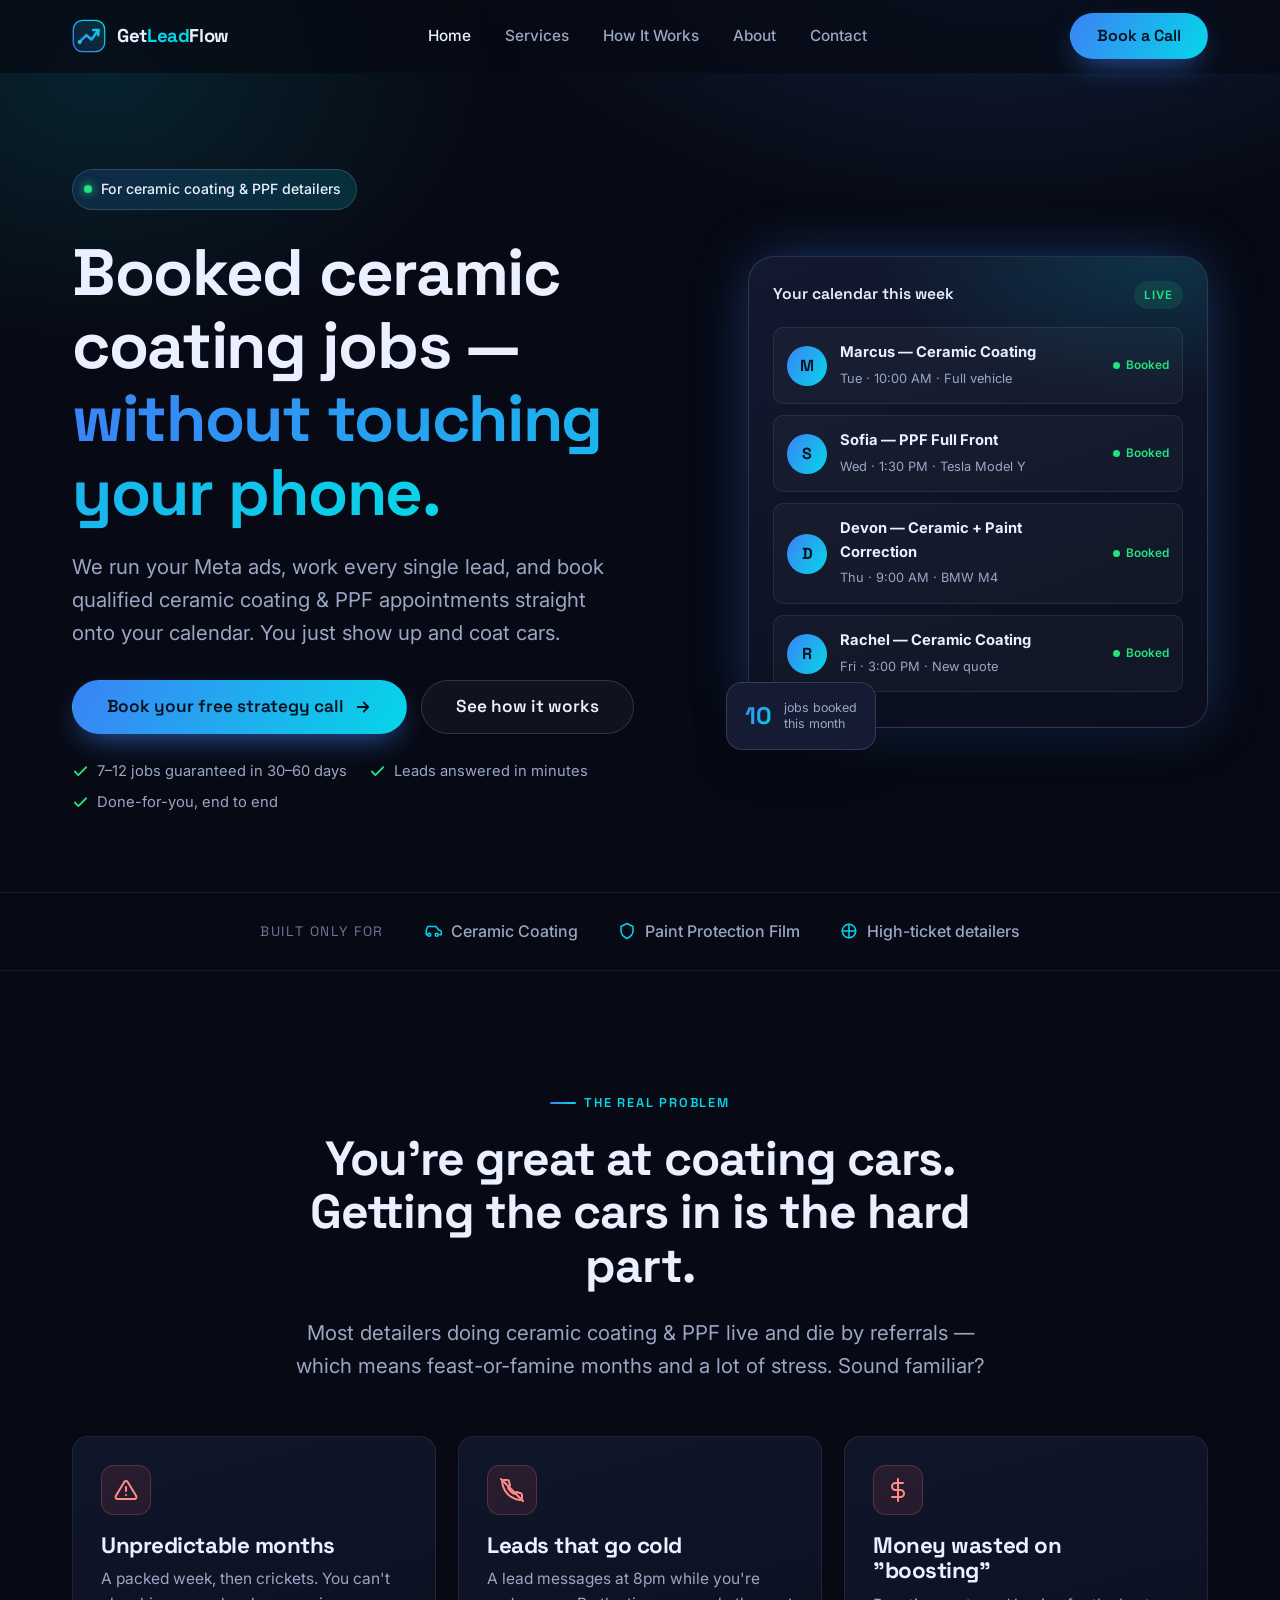
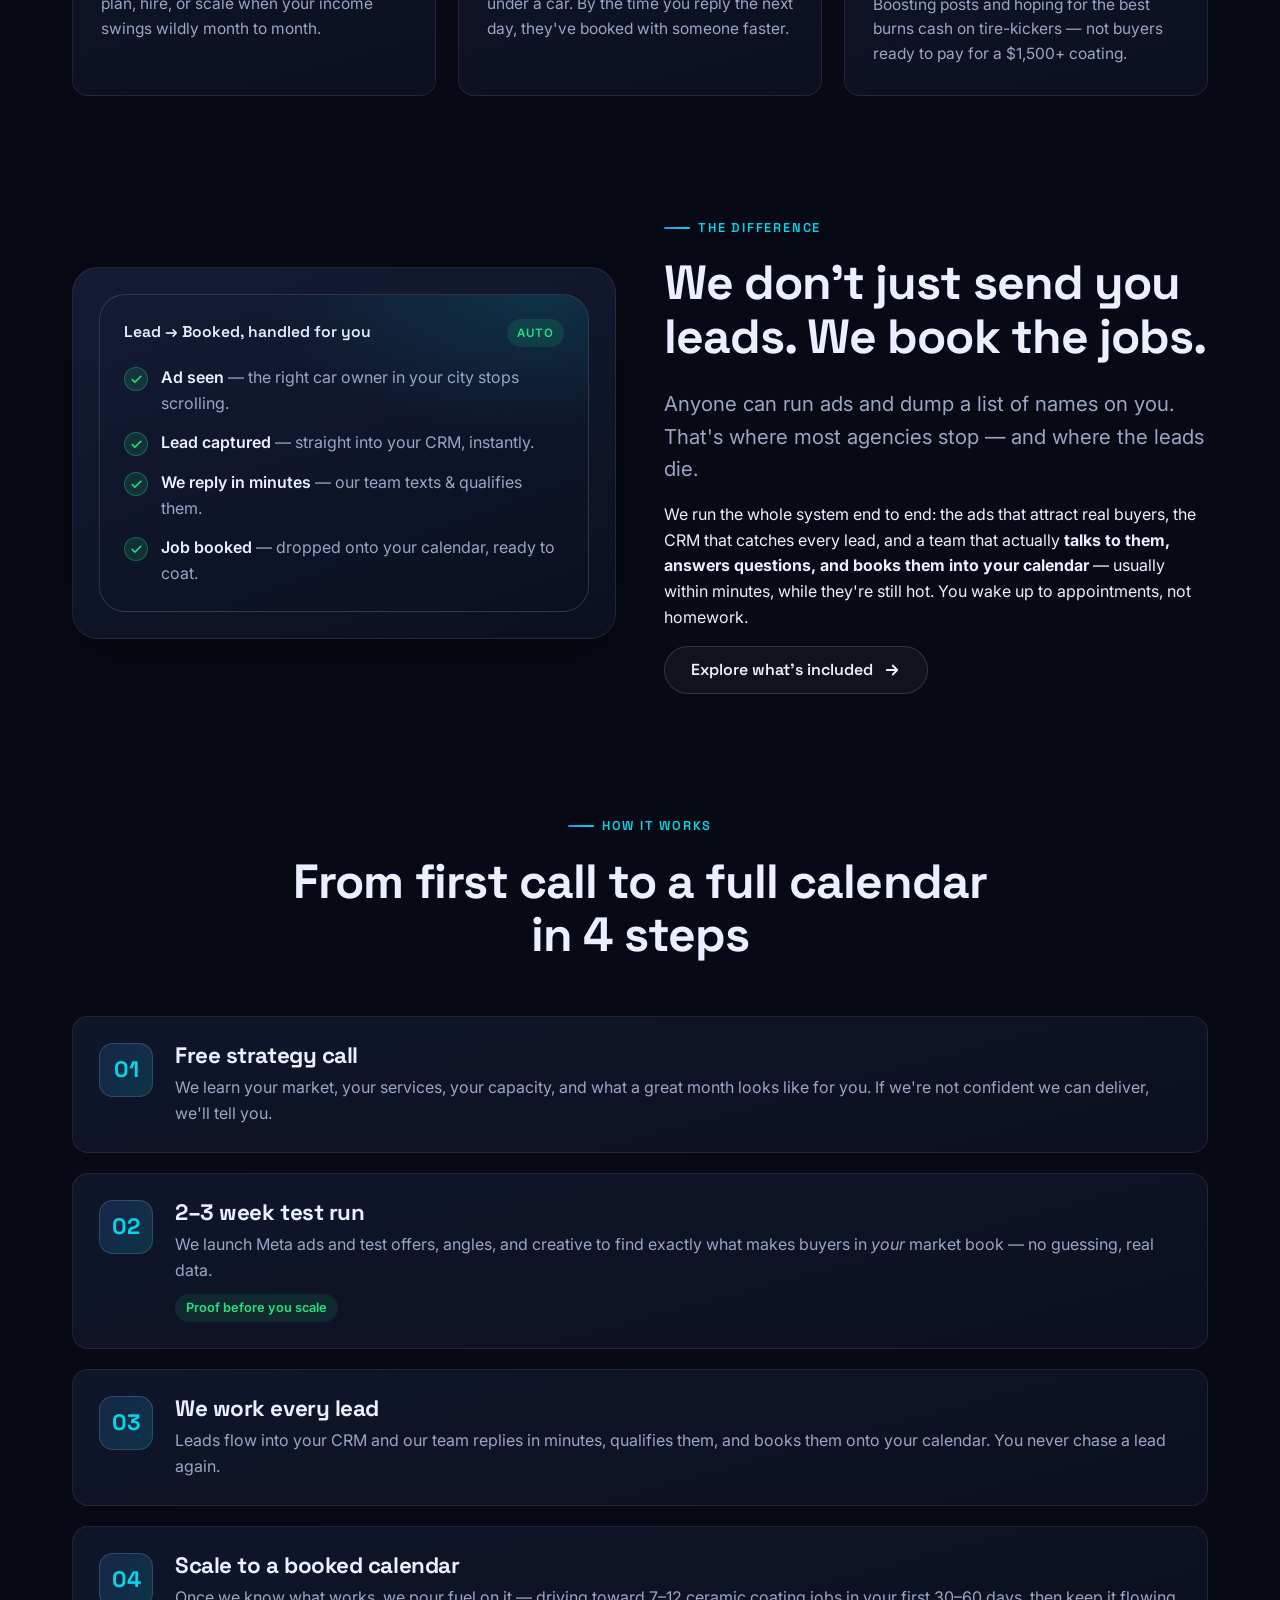
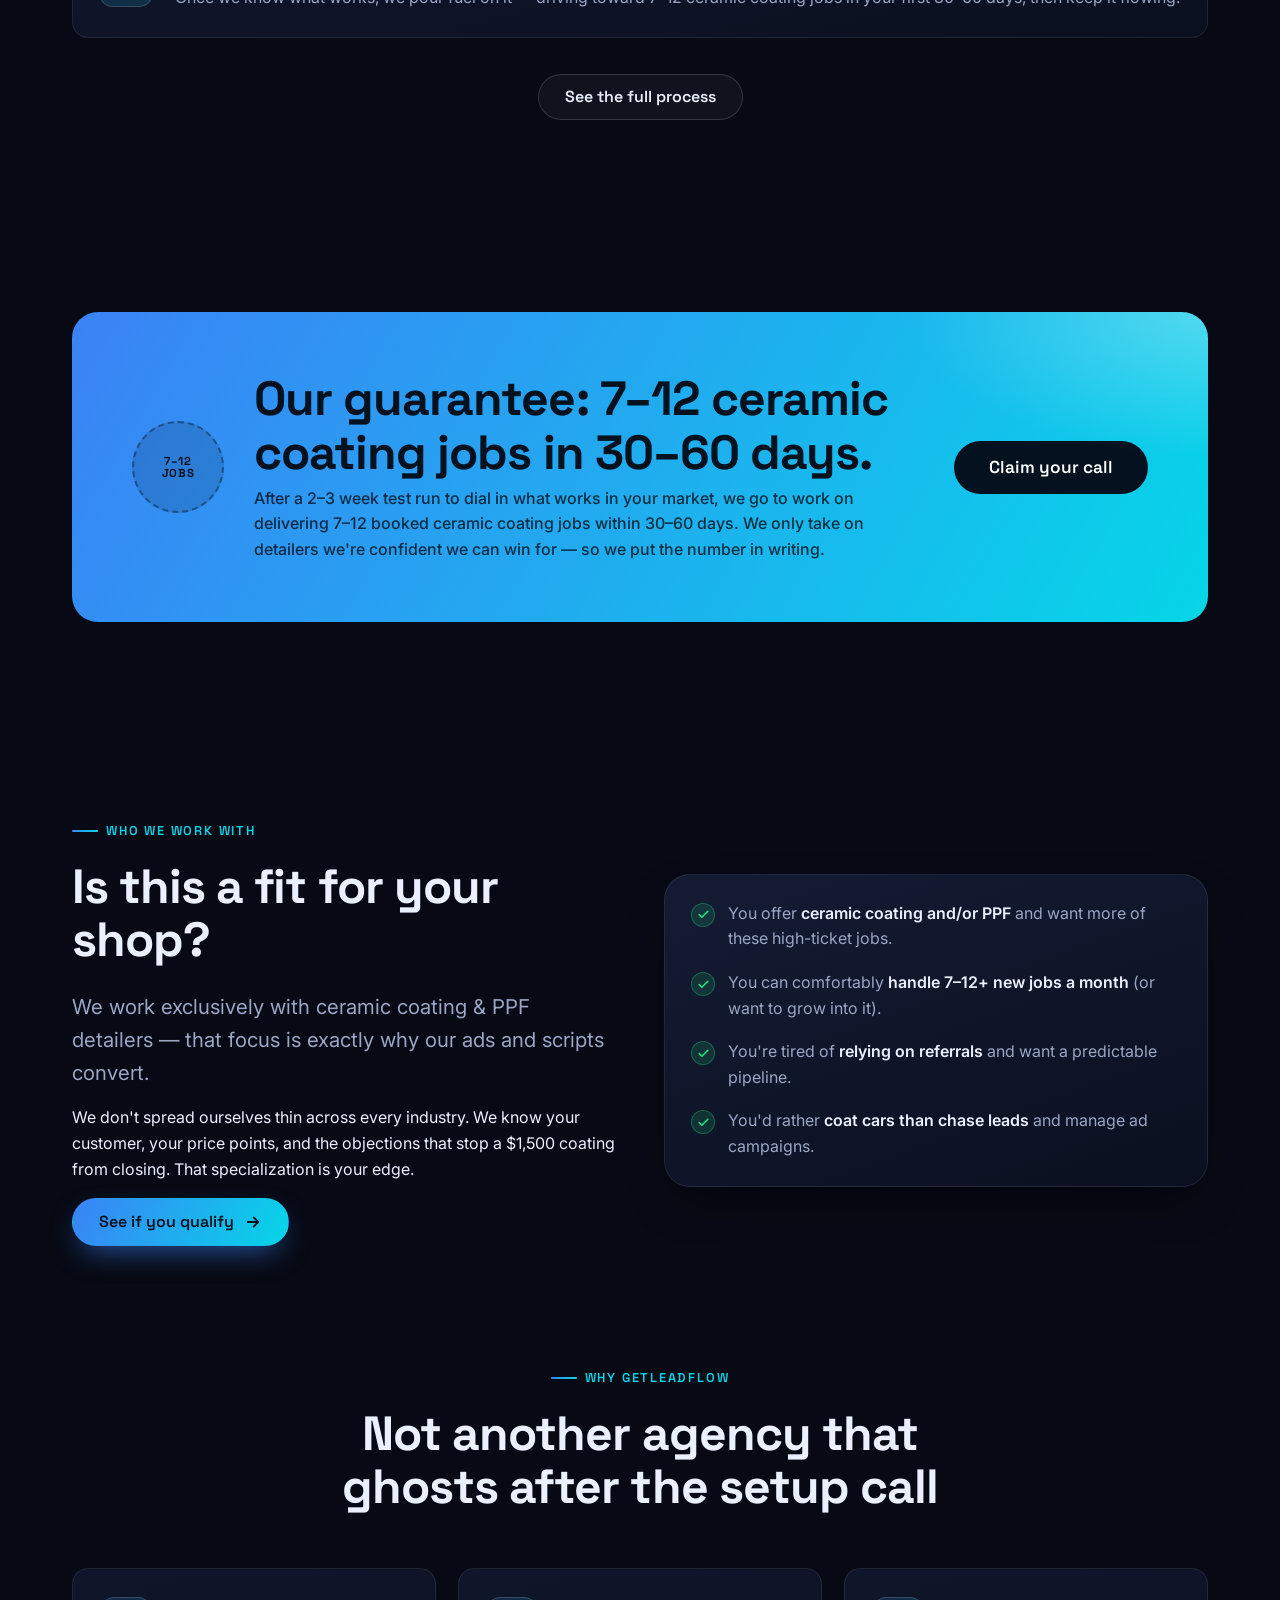
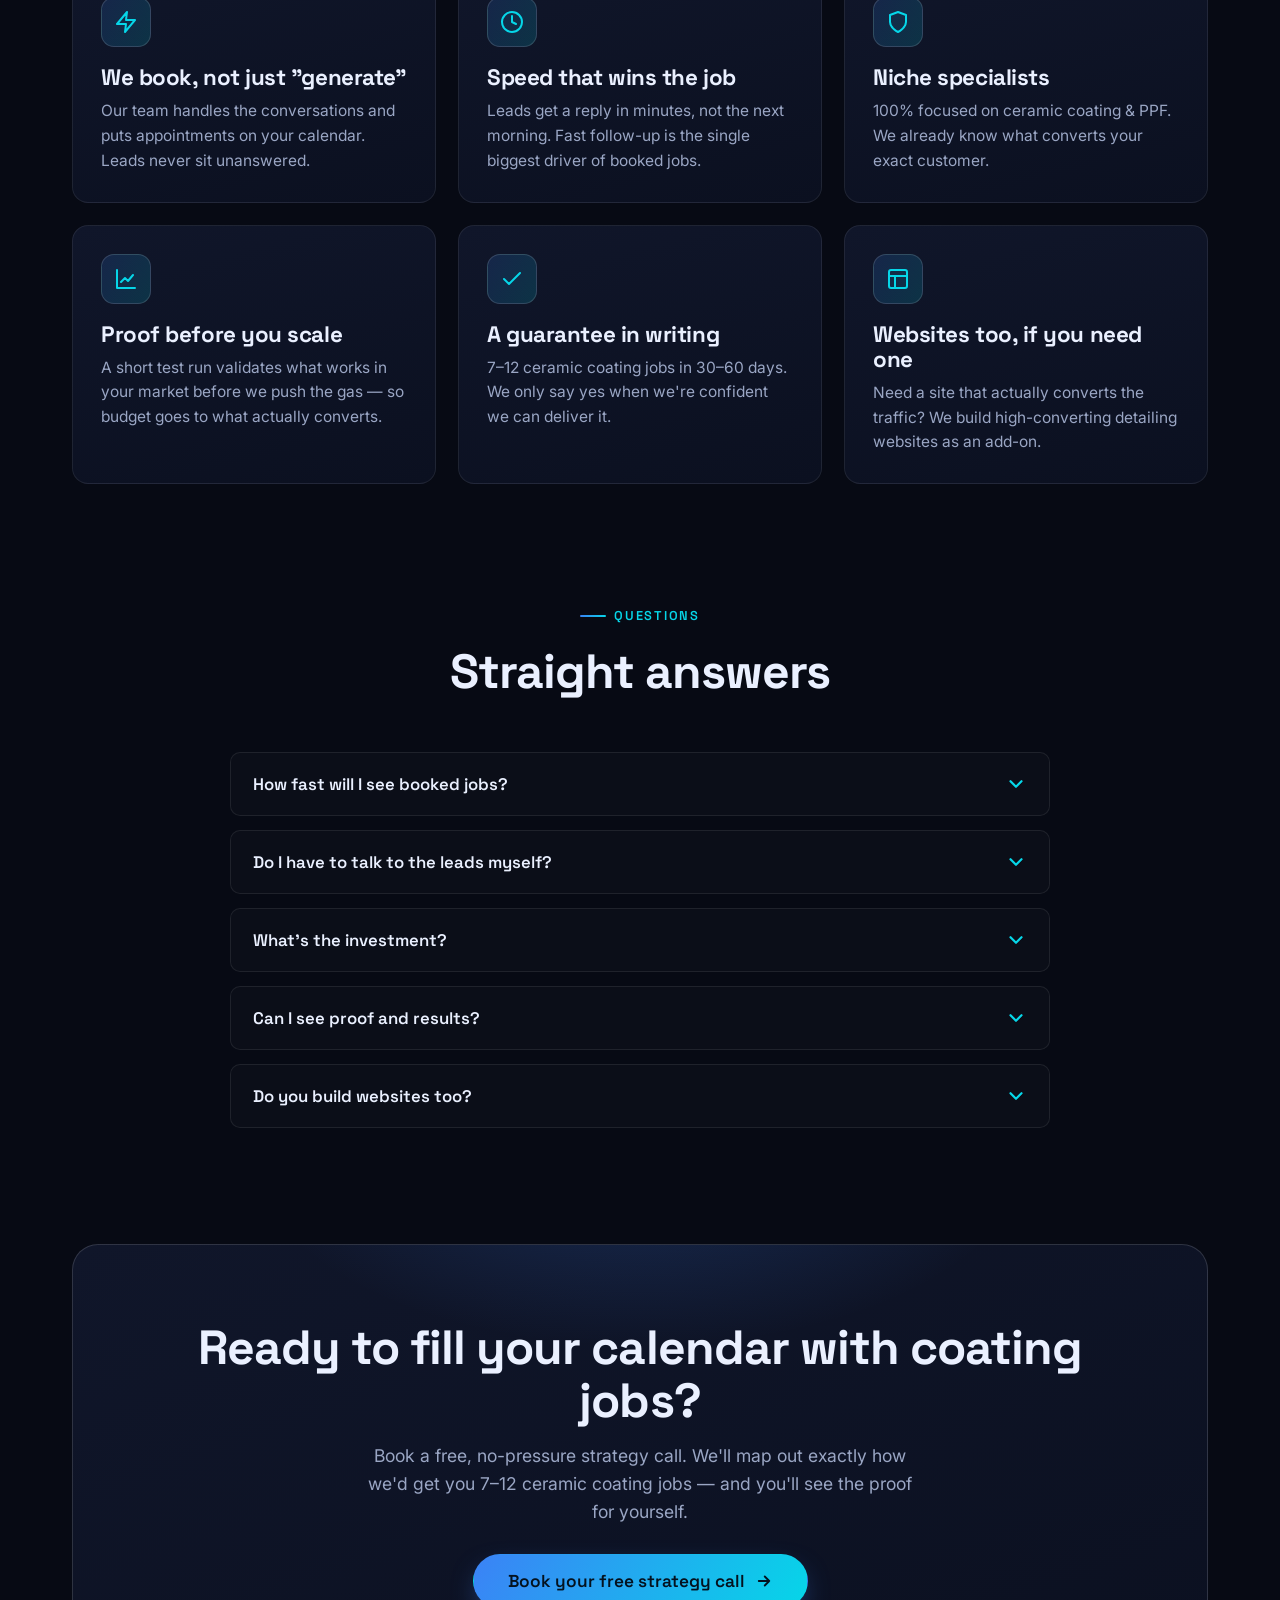
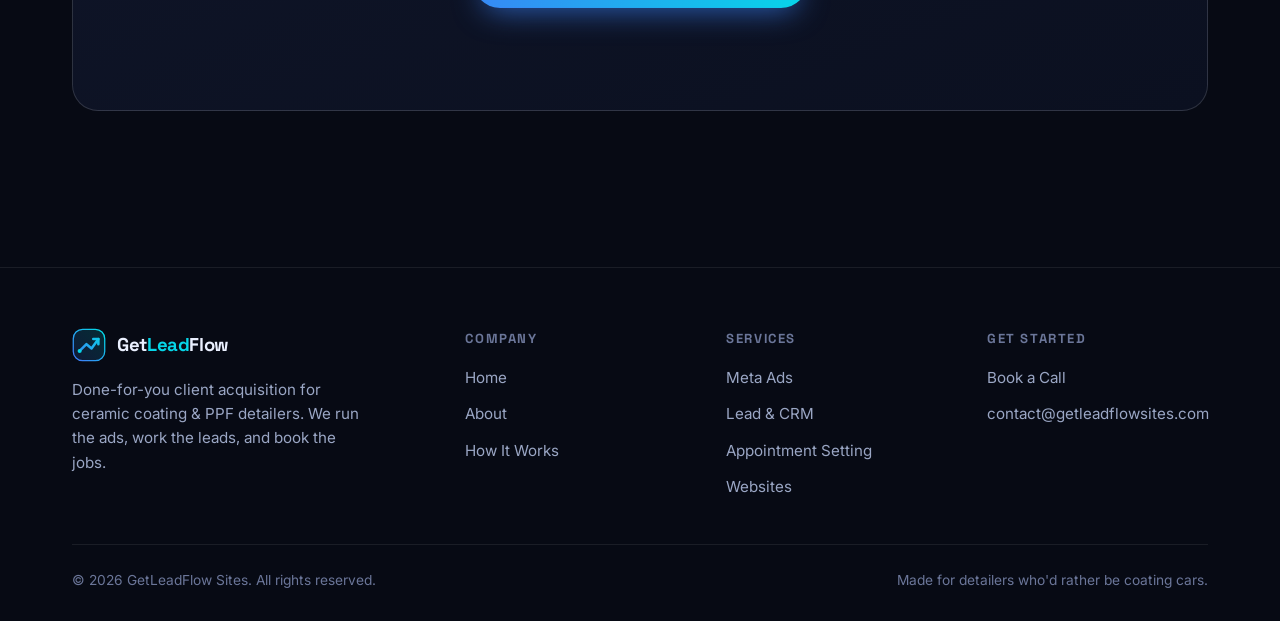
==== commit b58dbd5b: "Build out full multi-page site + responsive fixes Pages (applying the competitive-teardown playbook)" ====
--- a/index.html
+++ b/index.html
@@ -28,6 +28,7 @@
   <link rel="preconnect" href="https://fonts.gstatic.com" crossorigin />
   <link href="https://fonts.googleapis.com/css2?family=Inter:wght@400;500;600;700&family=Space+Grotesk:wght@500;600;700&display=swap" rel="stylesheet" />
 
+  <script>document.documentElement.classList.add('js')</script>
   <link rel="stylesheet" href="css/styles.css" />
 
   <!-- Structured data -->
--- a/css/styles.css
+++ b/css/styles.css
@@ -45,7 +45,7 @@
 /* ---------- Reset / base ---------- */
 *, *::before, *::after { box-sizing: border-box; }
 
-html { scroll-behavior: smooth; -webkit-text-size-adjust: 100%; }
+html { scroll-behavior: smooth; -webkit-text-size-adjust: 100%; overflow-x: hidden; max-width: 100%; }
 
 body {
   margin: 0;
@@ -210,10 +210,14 @@
   color: var(--muted);
   font-weight: 500;
   font-size: 0.96rem;
+  white-space: nowrap;
   transition: color 0.2s, background 0.2s;
 }
 .nav-links a:hover { color: var(--text); background: rgba(255,255,255,0.05); }
 .nav-links a.active { color: var(--text); }
+/* The in-list Book-a-Call button is for the mobile menu only; the desktop
+   header uses the standalone .nav-cta button, so hide the duplicate here. */
+.nav-links .btn { display: none; }
 
 .nav-cta { display: flex; align-items: center; gap: 12px; }
 
@@ -232,10 +236,11 @@
 .hero { position: relative; padding: clamp(56px, 8vw, 96px) 0 clamp(48px, 6vw, 80px); }
 .hero-grid {
   display: grid;
-  grid-template-columns: 1.15fr 0.85fr;
+  grid-template-columns: minmax(0, 1.15fr) minmax(0, 0.85fr);
   gap: 54px;
   align-items: center;
 }
+.hero-copy, .hero-visual { min-width: 0; }
 .hero h1 { margin-bottom: 22px; }
 .hero .lead { max-width: 560px; margin-bottom: 30px; }
 .hero-cta { display: flex; flex-wrap: wrap; gap: 14px; margin-bottom: 26px; }
@@ -335,9 +340,9 @@
 
 /* ---------- Cards / grids ---------- */
 .grid { display: grid; gap: 22px; }
-.grid-2 { grid-template-columns: repeat(2, 1fr); }
-.grid-3 { grid-template-columns: repeat(3, 1fr); }
-.grid-4 { grid-template-columns: repeat(4, 1fr); }
+.grid-2 { grid-template-columns: repeat(2, minmax(0, 1fr)); }
+.grid-3 { grid-template-columns: repeat(3, minmax(0, 1fr)); }
+.grid-4 { grid-template-columns: repeat(4, minmax(0, 1fr)); }
 
 .card {
   background: linear-gradient(165deg, var(--surface), var(--bg-2));
@@ -380,7 +385,7 @@
 .steps { display: grid; gap: 20px; counter-reset: step; }
 .step {
   display: grid;
-  grid-template-columns: auto 1fr;
+  grid-template-columns: auto minmax(0, 1fr);
   gap: 22px;
   align-items: start;
   padding: 26px;
@@ -412,7 +417,7 @@
   position: relative;
   overflow: hidden;
   display: grid;
-  grid-template-columns: auto 1fr auto;
+  grid-template-columns: auto minmax(0, 1fr) auto;
   gap: 30px;
   align-items: center;
 }
@@ -437,7 +442,8 @@
 .guarantee .btn--primary:hover { background: #0a1a2c; }
 
 /* ---------- Split feature (image/text) ---------- */
-.split { display: grid; grid-template-columns: 1fr 1fr; gap: 48px; align-items: center; }
+.split { display: grid; grid-template-columns: minmax(0, 1fr) minmax(0, 1fr); gap: 48px; align-items: center; }
+.split > * { min-width: 0; }
 .split.reverse .split-media { order: 2; }
 .split-media {
   background: linear-gradient(160deg, var(--surface-2), var(--bg-2));
@@ -448,7 +454,7 @@
 }
 
 /* ---------- Stat row ---------- */
-.stat-row { display: grid; grid-template-columns: repeat(3, 1fr); gap: 22px; text-align: center; }
+.stat-row { display: grid; grid-template-columns: repeat(3, minmax(0, 1fr)); gap: 22px; text-align: center; }
 .stat { padding: 26px 18px; border: 1px solid var(--border); border-radius: var(--radius); background: rgba(255,255,255,0.02); }
 .stat .num { font-family: var(--font-head); font-weight: 700; font-size: clamp(2rem, 4vw, 2.9rem); background: var(--grad); -webkit-background-clip: text; background-clip: text; color: transparent; }
 .stat .lbl { color: var(--muted); font-size: 0.95rem; margin-top: 4px; }
@@ -488,7 +494,8 @@
 .cta-band .hero-cta { justify-content: center; }
 
 /* ---------- Contact / form ---------- */
-.contact-grid { display: grid; grid-template-columns: 1fr 1fr; gap: 48px; align-items: start; }
+.contact-grid { display: grid; grid-template-columns: minmax(0, 1fr) minmax(0, 1fr); gap: 48px; align-items: start; }
+.contact-grid > * { min-width: 0; }
 .form-card {
   background: linear-gradient(165deg, var(--surface), var(--bg-2));
   border: 1px solid var(--border-2);
@@ -535,7 +542,7 @@
 
 /* ---------- Footer ---------- */
 .site-footer { border-top: 1px solid var(--border); padding: 60px 0 30px; margin-top: 40px; }
-.footer-grid { display: grid; grid-template-columns: 1.6fr 1fr 1fr 1fr; gap: 40px; margin-bottom: 44px; }
+.footer-grid { display: grid; grid-template-columns: minmax(0, 1.6fr) repeat(3, minmax(0, 1fr)); gap: 40px; margin-bottom: 44px; }
 .footer-brand .brand { margin-bottom: 16px; }
 .footer-brand p { color: var(--muted); max-width: 300px; font-size: 0.95rem; }
 .footer-col h5 { font-family: var(--font-head); font-size: 0.82rem; letter-spacing: 0.12em; text-transform: uppercase; color: var(--muted-2); margin: 0 0 16px; }
@@ -548,25 +555,29 @@
 .footer-social a:hover { color: var(--text); border-color: var(--border-2); background: rgba(255,255,255,0.04); }
 .footer-social svg { width: 18px; height: 18px; }
 
-/* ---------- Reveal animation ---------- */
-.reveal { opacity: 0; transform: translateY(24px); transition: opacity 0.7s var(--ease), transform 0.7s var(--ease); }
-.reveal.in { opacity: 1; transform: none; }
+/* ---------- Reveal animation ----------
+   Hiding is gated behind the .js class (added by an inline <head> script), so
+   if JavaScript is disabled or fails, all content stays fully visible. */
+.reveal { transition: opacity 0.7s var(--ease), transform 0.7s var(--ease); }
+.js .reveal { opacity: 0; transform: translateY(24px); }
+.js .reveal.in { opacity: 1; transform: none; }
 .reveal[data-delay="1"] { transition-delay: 0.08s; }
 .reveal[data-delay="2"] { transition-delay: 0.16s; }
 .reveal[data-delay="3"] { transition-delay: 0.24s; }
 
 /* ---------- Responsive ---------- */
 @media (max-width: 940px) {
-  .hero-grid { grid-template-columns: 1fr; gap: 40px; }
+  .hero-grid { grid-template-columns: minmax(0, 1fr); gap: 40px; }
   .hero-visual { max-width: 460px; }
-  .split, .contact-grid { grid-template-columns: 1fr; gap: 34px; }
+  .split, .contact-grid { grid-template-columns: minmax(0, 1fr); gap: 34px; }
   .split.reverse .split-media { order: 0; }
-  .grid-4 { grid-template-columns: repeat(2, 1fr); }
-  .footer-grid { grid-template-columns: 1fr 1fr; gap: 32px; }
-  .guarantee { grid-template-columns: 1fr; text-align: center; justify-items: center; }
-}
-
-@media (max-width: 720px) {
+  .grid-4 { grid-template-columns: repeat(2, minmax(0, 1fr)); }
+  .footer-grid { grid-template-columns: repeat(2, minmax(0, 1fr)); gap: 32px; }
+  .guarantee { grid-template-columns: minmax(0, 1fr); text-align: center; justify-items: center; }
+}
+
+/* Collapse to the hamburger before the full nav has to squeeze (tablet band). */
+@media (max-width: 900px) {
   .nav-links, .nav-cta .btn { display: none; }
   .nav-toggle { display: block; }
   .site-header.open .nav-links {
@@ -583,16 +594,19 @@
   }
   .site-header.open .nav-links a { padding: 13px 15px; }
   .site-header.open .nav-links .btn { display: inline-flex; margin-top: 8px; }
-  .grid-2, .grid-3, .grid-4 { grid-template-columns: 1fr; }
-  .stat-row { grid-template-columns: 1fr; }
-  .footer-grid { grid-template-columns: 1fr 1fr; }
+}
+
+@media (max-width: 720px) {
+  .grid-2, .grid-3, .grid-4 { grid-template-columns: minmax(0, 1fr); }
+  .stat-row { grid-template-columns: minmax(0, 1fr); }
+  .footer-grid { grid-template-columns: repeat(2, minmax(0, 1fr)); }
   .floating-stat { left: 0; }
-  .step { grid-template-columns: 1fr; gap: 14px; }
+  .step { grid-template-columns: minmax(0, 1fr); gap: 14px; }
 }
 
 @media (max-width: 460px) {
-  .footer-grid { grid-template-columns: 1fr; }
-  .hero-cta .btn { width: 100%; }
+  .footer-grid { grid-template-columns: minmax(0, 1fr); }
+  .hero-cta .btn { width: 100%; white-space: normal; }
 }
 
 @media (prefers-reduced-motion: reduce) {
